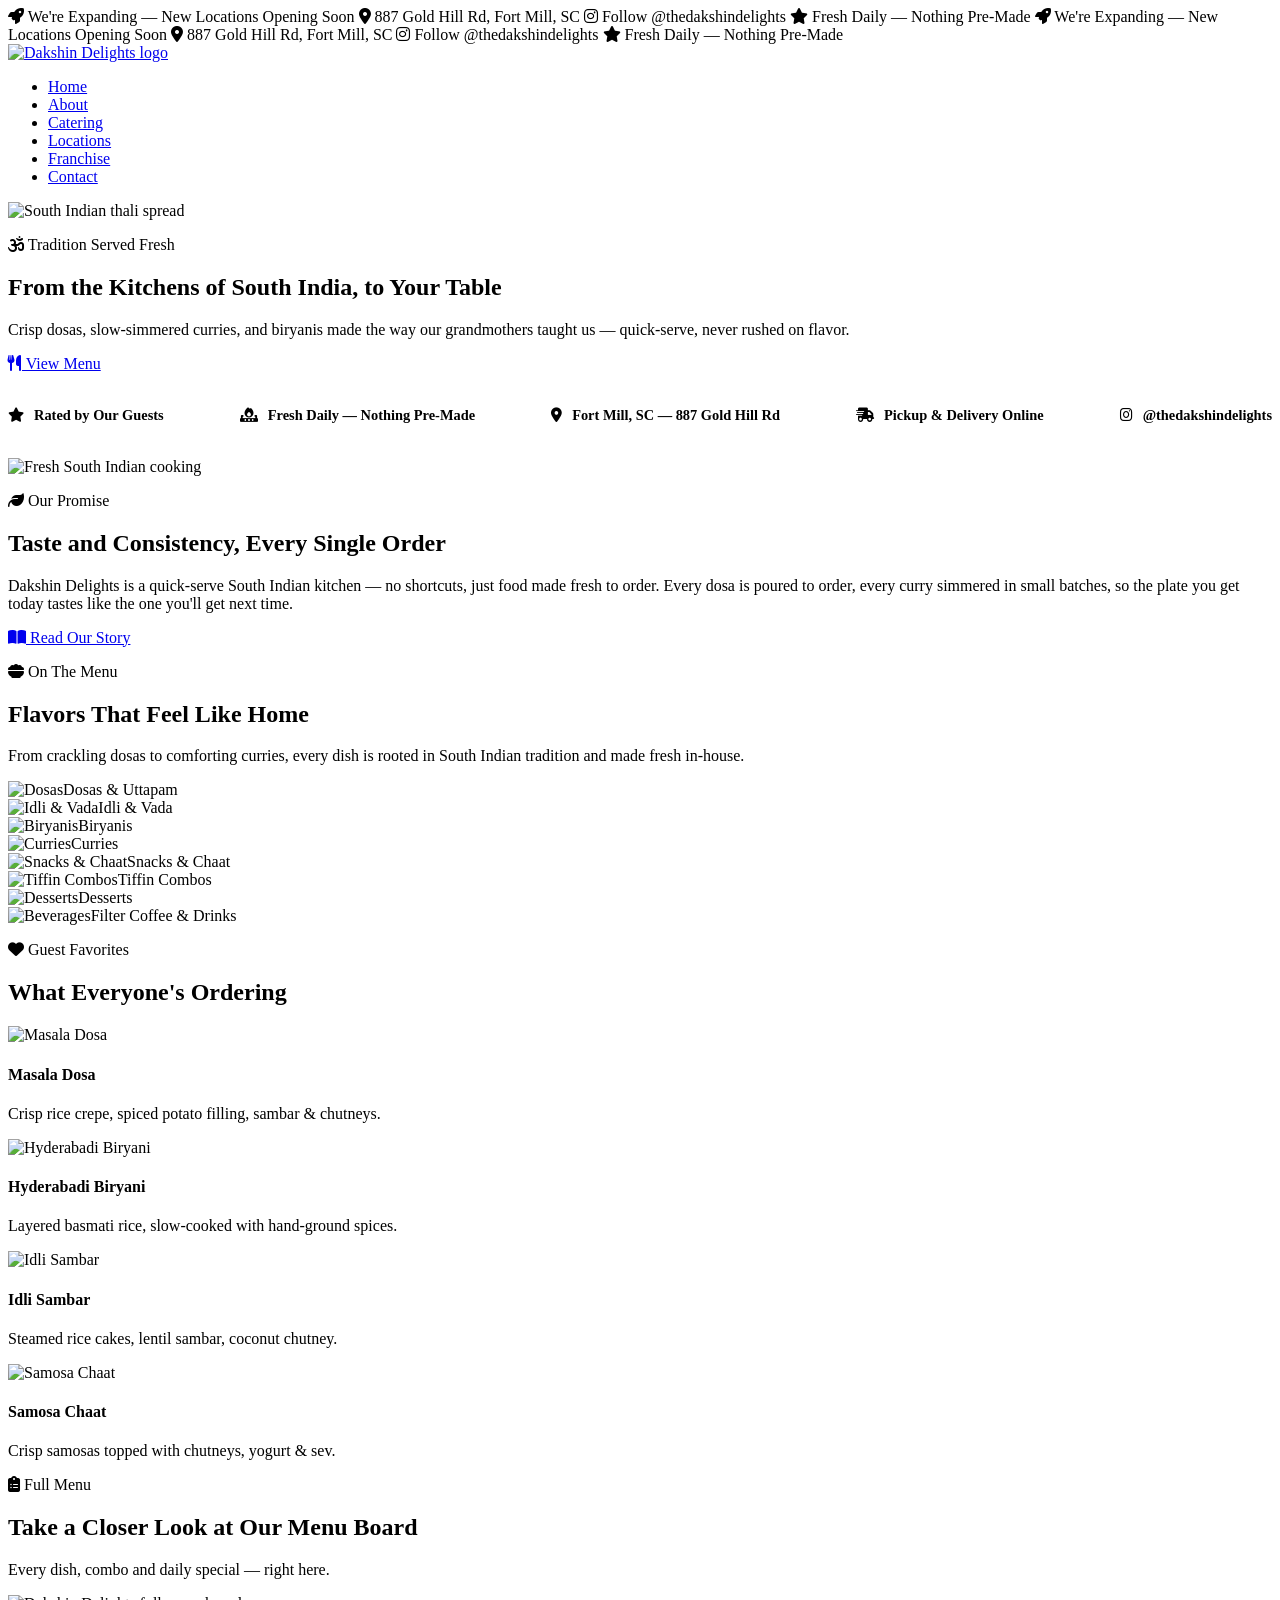
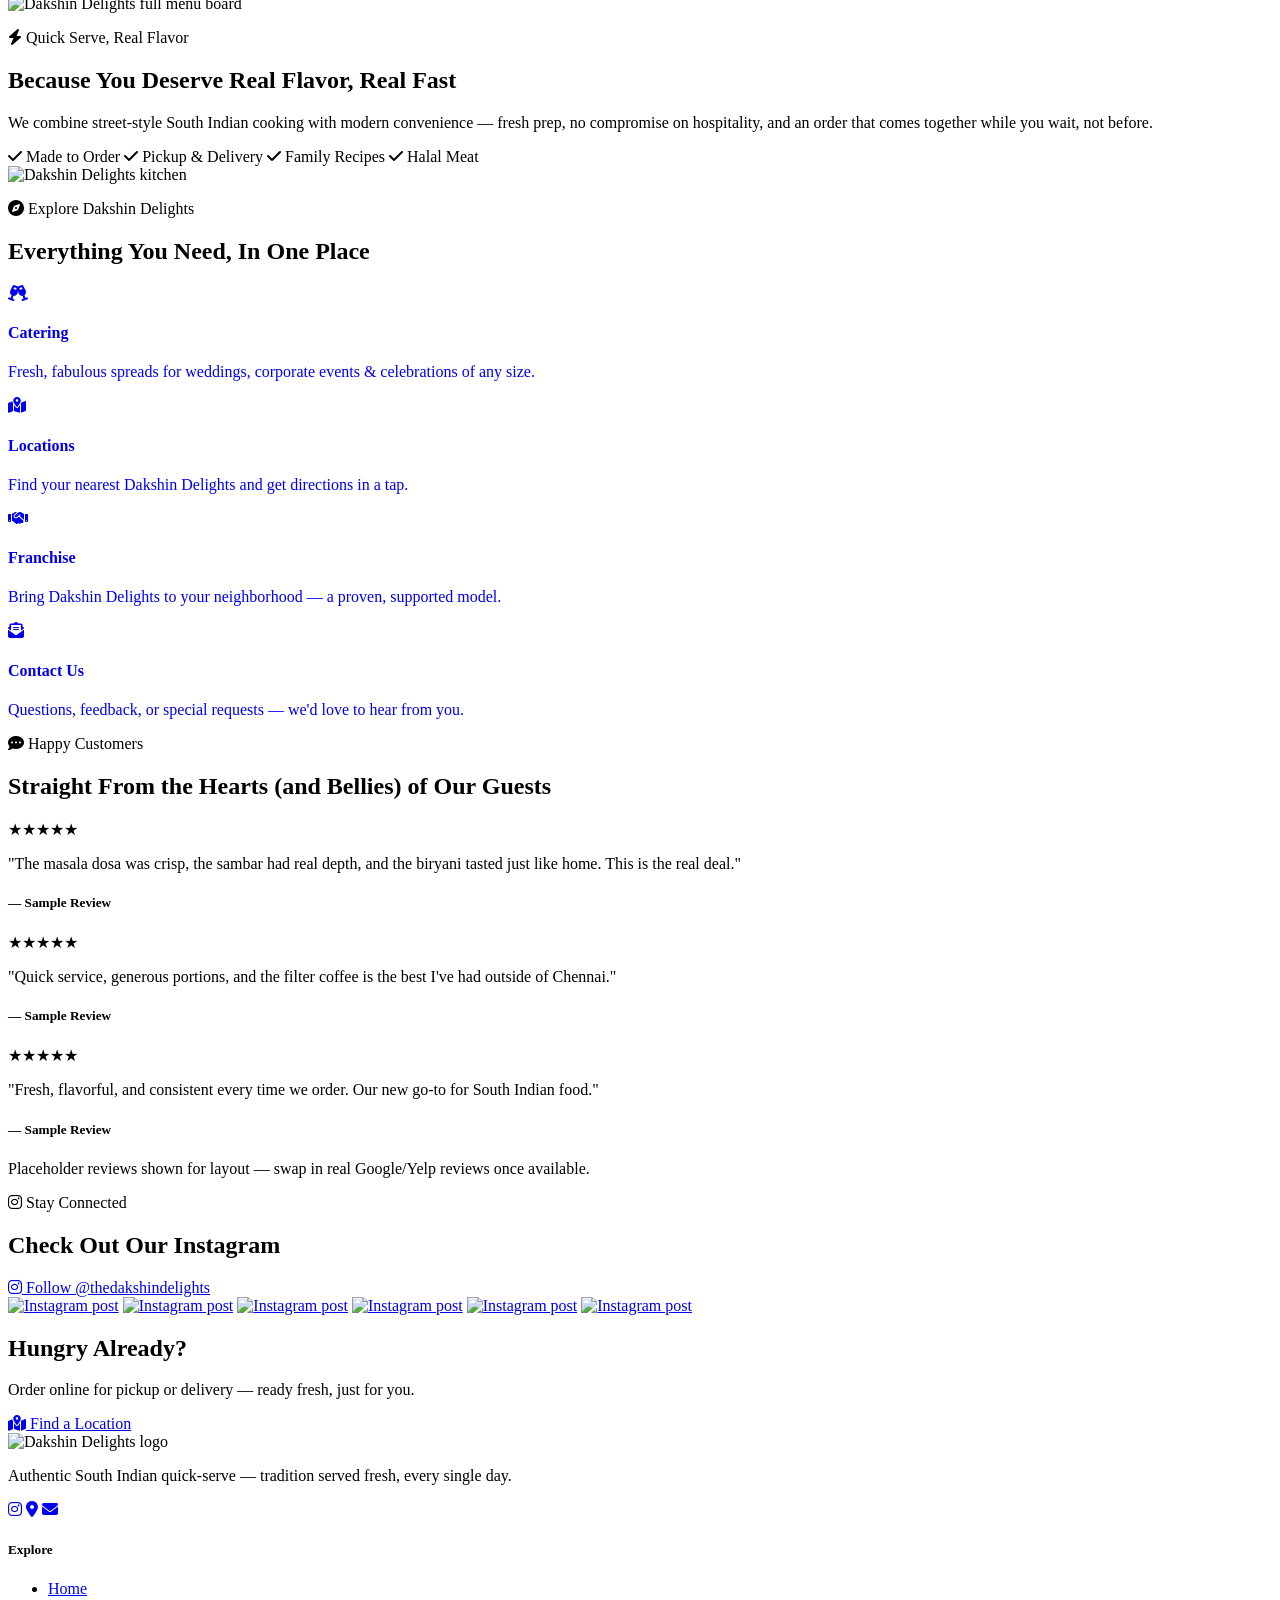
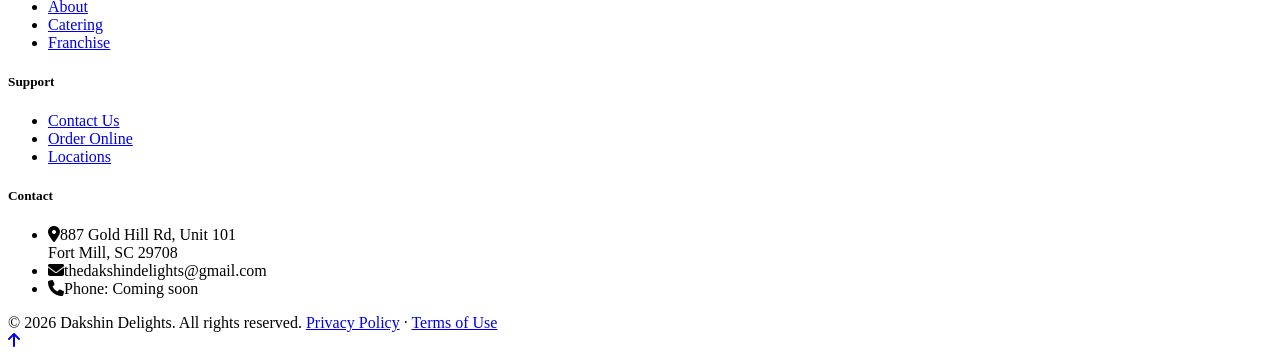
==== index.html @ 9b297593 "Add files via upload" ====
<!DOCTYPE html>
<html lang="en">
<head>
<meta charset="UTF-8">
<meta name="viewport" content="width=device-width, initial-scale=1.0">
<title>Dakshin Delights | Tradition Served Fresh</title>
<meta name="description" content="Dakshin Delights — authentic South Indian quick-serve restaurant. Fresh dosas, idlis, biryani &amp; curries. Order online for pickup or delivery.">
<link rel="icon" href="assets/images/logo.png" type="image/png">

<link rel="preconnect" href="https://fonts.googleapis.com">
<link rel="preconnect" href="https://fonts.gstatic.com" crossorigin>
<link href="https://fonts.googleapis.com/css2?family=Fraunces:opsz,wght@9..144,400;9..144,500;9..144,600;9..144,700&family=Poppins:wght@400;500;600;700;800&display=swap" rel="stylesheet">
<link rel="stylesheet" href="https://cdnjs.cloudflare.com/ajax/libs/font-awesome/6.5.1/css/all.min.css">
<link rel="stylesheet" href="assets/style.css">
</head>
<body>

<!-- ================= HEADER ================= -->
<header>
  <div class="topbar">
    <div class="topbar-track">
      <span><i class="fa-solid fa-rocket"></i> We're Expanding — New Locations Opening Soon</span>
      <span><i class="fa-solid fa-location-dot"></i> 887 Gold Hill Rd, Fort Mill, SC</span>
      <span><i class="fa-brands fa-instagram"></i> Follow @thedakshindelights</span>
      <span><i class="fa-solid fa-star"></i> Fresh Daily — Nothing Pre-Made</span>
      <span><i class="fa-solid fa-rocket"></i> We're Expanding — New Locations Opening Soon</span>
      <span><i class="fa-solid fa-location-dot"></i> 887 Gold Hill Rd, Fort Mill, SC</span>
      <span><i class="fa-brands fa-instagram"></i> Follow @thedakshindelights</span>
      <span><i class="fa-solid fa-star"></i> Fresh Daily — Nothing Pre-Made</span>
    </div>
  </div>
  <div class="nav-inner">
    <a href="index" class="brand">
      <img src="assets/images/logo.png" alt="Dakshin Delights logo">
    </a>
    <div class="nav-scrim"></div>
    <nav>
      <ul>
        <li><a href="index">Home</a></li>
        <li><a href="about">About</a></li>
        <li><a href="catering">Catering</a></li>
        <li><a href="locations">Locations</a></li>
        <li><a href="franchise">Franchise</a></li>
        <li><a href="contact">Contact</a></li>
      </ul>
    </nav>
    <!-- <div class="nav-actions">
      <a href="https://dakshindelights.hungerrush.com/" target="_blank" class="btn"><i class="fa-solid fa-bag-shopping"></i><span class="btn-text-full">Order Now</span></a>
      <button class="menu-toggle" aria-label="Open menu"><i class="fa-solid fa-bars"></i></button>
    </div> -->
  </div>
</header>

<!-- ================= HERO ================= -->
<section id="home" class="hero" style="padding:0;">
  <div class="hero-bg">
    <img src="https://picsum.photos/seed/dakshin-hero2/1600/900" alt="South Indian thali spread">
  </div>
  <div class="hero-content">
    <p class="eyebrow"><i class="fa-solid fa-om"></i> Tradition Served Fresh</p>
    <h1>From the Kitchens of South India, to Your Table</h1>
    <p>Crisp dosas, slow-simmered curries, and biryanis made the way our grandmothers taught us — quick-serve, never rushed on flavor.</p>
    <div class="hero-actions">
      <!-- <a href="https://dakshindelights.hungerrush.com/" target="_blank" class="btn"><i class="fa-solid fa-bag-shopping"></i> Order Now</a> -->
      <a href="#menu" class="btn outline light"><i class="fa-solid fa-utensils"></i> View Menu</a>
    </div>
  </div>
</section>

<!-- ================= HIGHLIGHT STRIP ================= -->
<section style="padding:34px 0;background:var(--forest-2);">
  <div class="wrap" style="display:flex;flex-wrap:wrap;gap:26px;justify-content:space-between;">
    <span style="color:var(--cream);font-size:.9rem;font-weight:600;display:flex;align-items:center;gap:10px;"><i class="fa-solid fa-star" style="color:var(--gold);"></i> Rated by Our Guests</span>
    <span style="color:var(--cream);font-size:.9rem;font-weight:600;display:flex;align-items:center;gap:10px;"><i class="fa-solid fa-fire-burner" style="color:var(--gold);"></i> Fresh Daily — Nothing Pre-Made</span>
    <span style="color:var(--cream);font-size:.9rem;font-weight:600;display:flex;align-items:center;gap:10px;"><i class="fa-solid fa-location-dot" style="color:var(--gold);"></i> Fort Mill, SC — 887 Gold Hill Rd</span>
    <span style="color:var(--cream);font-size:.9rem;font-weight:600;display:flex;align-items:center;gap:10px;"><i class="fa-solid fa-truck-fast" style="color:var(--gold);"></i> Pickup &amp; Delivery Online</span>
    <span style="color:var(--cream);font-size:.9rem;font-weight:600;display:flex;align-items:center;gap:10px;"><i class="fa-brands fa-instagram" style="color:var(--gold);"></i> @thedakshindelights</span>
  </div>
</section>

<!-- ================= PROMO / STORY TEASER ================= -->
<section class="promo">
  <div class="wrap promo-inner">
    <div class="promo-img">
      <img src="https://picsum.photos/seed/dakshin-story/800/620" alt="Fresh South Indian cooking">
    </div>
    <div class="promo-text">
      <p class="eyebrow"><i class="fa-solid fa-leaf"></i> Our Promise</p>
      <h2>Taste and Consistency, Every Single Order</h2>
      <p>Dakshin Delights is a quick-serve South Indian kitchen — no shortcuts, just food made fresh to order. Every dosa is poured to order, every curry simmered in small batches, so the plate you get today tastes like the one you'll get next time.</p>
      <a href="about" class="btn gold"><i class="fa-solid fa-book-open"></i> Read Our Story</a>
    </div>
  </div>
</section>

<!-- ================= MENU CATEGORIES ================= -->
<section id="menu">
  <div class="wrap">
    <div class="section-head">
      <p class="eyebrow"><i class="fa-solid fa-bowl-food"></i> On The Menu</p>
      <h2>Flavors That Feel Like Home</h2>
      <p>From crackling dosas to comforting curries, every dish is rooted in South Indian tradition and made fresh in-house.</p>
    </div>
    <div class="cat-grid">
      <div class="cat-card"><img src="https://picsum.photos/seed/cat-dosa/400/300" alt="Dosas"><span>Dosas &amp; Uttapam</span></div>
      <div class="cat-card"><img src="https://picsum.photos/seed/cat-idli/400/300" alt="Idli & Vada"><span>Idli &amp; Vada</span></div>
      <div class="cat-card"><img src="https://picsum.photos/seed/cat-biryani/400/300" alt="Biryanis"><span>Biryanis</span></div>
      <div class="cat-card"><img src="https://picsum.photos/seed/cat-curry/400/300" alt="Curries"><span>Curries</span></div>
      <div class="cat-card"><img src="https://picsum.photos/seed/cat-snacks/400/300" alt="Snacks & Chaat"><span>Snacks &amp; Chaat</span></div>
      <div class="cat-card"><img src="https://picsum.photos/seed/cat-tiffin/400/300" alt="Tiffin Combos"><span>Tiffin Combos</span></div>
      <div class="cat-card"><img src="https://picsum.photos/seed/cat-dessert/400/300" alt="Desserts"><span>Desserts</span></div>
      <div class="cat-card"><img src="https://picsum.photos/seed/cat-drinks/400/300" alt="Beverages"><span>Filter Coffee &amp; Drinks</span></div>
    </div>
  </div>
</section>

<!-- ================= FAVORITES ================= -->
<section style="background:var(--cream-2);">
  <div class="wrap">
    <div class="section-head">
      <p class="eyebrow"><i class="fa-solid fa-heart"></i> Guest Favorites</p>
      <h2>What Everyone's Ordering</h2>
    </div>
    <div class="fav-grid">
      <div class="fav-card">
        <img src="https://picsum.photos/seed/fav-dosa/400/300" alt="Masala Dosa">
        <div class="fav-body"><h4>Masala Dosa</h4><p>Crisp rice crepe, spiced potato filling, sambar &amp; chutneys.</p></div>
      </div>
      <div class="fav-card">
        <img src="https://picsum.photos/seed/fav-biryani/400/300" alt="Hyderabadi Biryani">
        <div class="fav-body"><h4>Hyderabadi Biryani</h4><p>Layered basmati rice, slow-cooked with hand-ground spices.</p></div>
      </div>
      <div class="fav-card">
        <img src="https://picsum.photos/seed/fav-idli/400/300" alt="Idli Sambar">
        <div class="fav-body"><h4>Idli Sambar</h4><p>Steamed rice cakes, lentil sambar, coconut chutney.</p></div>
      </div>
      <div class="fav-card">
        <img src="https://picsum.photos/seed/fav-samosa/400/300" alt="Samosa Chaat">
        <div class="fav-body"><h4>Samosa Chaat</h4><p>Crisp samosas topped with chutneys, yogurt &amp; sev.</p></div>
      </div>
    </div>
  </div>
</section>

<!-- ================= MENU BOARD SHOWCASE ================= -->
<section>
  <div class="wrap">
    <div class="section-head">
      <p class="eyebrow"><i class="fa-solid fa-clipboard-list"></i> Full Menu</p>
      <h2>Take a Closer Look at Our Menu Board</h2>
      <p>Every dish, combo and daily special — right here.</p>
    </div>
    <div class="board-frame">
      <img src="assets/images/menu-board.png" alt="Dakshin Delights full menu board">
    </div>
  </div>
</section>

<!-- ================= FEATURE / QUICK SERVE ================= -->
<section class="feature">
  <div class="wrap feature-inner">
    <div>
      <p class="eyebrow"><i class="fa-solid fa-bolt"></i> Quick Serve, Real Flavor</p>
      <h2>Because You Deserve Real Flavor, Real Fast</h2>
      <p>We combine street-style South Indian cooking with modern convenience — fresh prep, no compromise on hospitality, and an order that comes together while you wait, not before.</p>
      <div class="pill-list">
        <span class="pill"><i class="fa-solid fa-check"></i> Made to Order</span>
        <span class="pill"><i class="fa-solid fa-check"></i> Pickup &amp; Delivery</span>
        <span class="pill"><i class="fa-solid fa-check"></i> Family Recipes</span>
        <span class="pill"><i class="fa-solid fa-check"></i> Halal Meat</span>
      </div>
      <!-- <a href="https://dakshindelights.hungerrush.com/" target="_blank" class="btn gold"><i class="fa-solid fa-bag-shopping"></i> Order Now</a> -->
    </div>
    <div class="feature-img">
      <img src="https://picsum.photos/seed/dakshin-kitchen2/700/560" alt="Dakshin Delights kitchen">
    </div>
  </div>
</section>

<!-- ================= EXPLORE MORE (Catering / Locations / Franchise / Contact) ================= -->
<section>
  <div class="wrap">
    <div class="section-head">
      <p class="eyebrow"><i class="fa-solid fa-compass"></i> Explore Dakshin Delights</p>
      <h2>Everything You Need, In One Place</h2>
    </div>
    <div class="icon-grid">
      <a href="catering" style="text-decoration:none;">
        <div class="icon-card">
          <div class="ic"><i class="fa-solid fa-champagne-glasses"></i></div>
          <h4>Catering</h4>
          <p>Fresh, fabulous spreads for weddings, corporate events &amp; celebrations of any size.</p>
        </div>
      </a>
      <a href="locations" style="text-decoration:none;">
        <div class="icon-card">
          <div class="ic"><i class="fa-solid fa-map-location-dot"></i></div>
          <h4>Locations</h4>
          <p>Find your nearest Dakshin Delights and get directions in a tap.</p>
        </div>
      </a>
      <a href="franchise" style="text-decoration:none;">
        <div class="icon-card">
          <div class="ic"><i class="fa-solid fa-handshake"></i></div>
          <h4>Franchise</h4>
          <p>Bring Dakshin Delights to your neighborhood — a proven, supported model.</p>
        </div>
      </a>
      <a href="contact" style="text-decoration:none;">
        <div class="icon-card">
          <div class="ic"><i class="fa-solid fa-envelope-open-text"></i></div>
          <h4>Contact Us</h4>
          <p>Questions, feedback, or special requests — we'd love to hear from you.</p>
        </div>
      </a>
    </div>
  </div>
</section>

<!-- ================= TESTIMONIALS ================= -->
<section class="testimonials">
  <div class="wrap">
    <div class="section-head">
      <p class="eyebrow"><i class="fa-solid fa-comment-dots"></i> Happy Customers</p>
      <h2>Straight From the Hearts (and Bellies) of Our Guests</h2>
    </div>
    <div class="quote-grid">
      <div class="quote-card">
        <div class="stars">★★★★★</div>
        <p>"The masala dosa was crisp, the sambar had real depth, and the biryani tasted just like home. This is the real deal."</p>
        <h5>— Sample Review</h5>
      </div>
      <div class="quote-card">
        <div class="stars">★★★★★</div>
        <p>"Quick service, generous portions, and the filter coffee is the best I've had outside of Chennai."</p>
        <h5>— Sample Review</h5>
      </div>
      <div class="quote-card">
        <div class="stars">★★★★★</div>
        <p>"Fresh, flavorful, and consistent every time we order. Our new go-to for South Indian food."</p>
        <h5>— Sample Review</h5>
      </div>
    </div>
    <p class="quote-note">Placeholder reviews shown for layout — swap in real Google/Yelp reviews once available.</p>
  </div>
</section>

<!-- ================= INSTAGRAM ================= -->
<section>
  <div class="wrap">
    <div class="insta-head">
      <div>
        <p class="eyebrow"><i class="fa-brands fa-instagram"></i> Stay Connected</p>
        <h2>Check Out Our Instagram</h2>
      </div>
      <a href="https://www.instagram.com/thedakshindelights?igsh=dWNnY2JqZXljYXFj&utm_source=qr" target="_blank" class="btn outline"><i class="fa-brands fa-instagram"></i> Follow @thedakshindelights</a>
    </div>
    <div class="insta-grid">
      <a href="https://www.instagram.com/thedakshindelights?igsh=dWNnY2JqZXljYXFj&utm_source=qr" target="_blank"><img src="https://picsum.photos/seed/ig1/300/300" alt="Instagram post"></a>
      <a href="https://www.instagram.com/thedakshindelights?igsh=dWNnY2JqZXljYXFj&utm_source=qr" target="_blank"><img src="https://picsum.photos/seed/ig2/300/300" alt="Instagram post"></a>
      <a href="https://www.instagram.com/thedakshindelights?igsh=dWNnY2JqZXljYXFj&utm_source=qr" target="_blank"><img src="https://picsum.photos/seed/ig3/300/300" alt="Instagram post"></a>
      <a href="https://www.instagram.com/thedakshindelights?igsh=dWNnY2JqZXljYXFj&utm_source=qr" target="_blank"><img src="https://picsum.photos/seed/ig4/300/300" alt="Instagram post"></a>
      <a href="https://www.instagram.com/thedakshindelights?igsh=dWNnY2JqZXljYXFj&utm_source=qr" target="_blank"><img src="https://picsum.photos/seed/ig5/300/300" alt="Instagram post"></a>
      <a href="https://www.instagram.com/thedakshindelights?igsh=dWNnY2JqZXljYXFj&utm_source=qr" target="_blank"><img src="https://picsum.photos/seed/ig6/300/300" alt="Instagram post"></a>
    </div>
  </div>
</section>

<!-- ================= CTA BAND ================= -->
<section>
  <div class="wrap">
    <div class="cta-band">
      <div>
        <h2>Hungry Already?</h2>
        <p>Order online for pickup or delivery — ready fresh, just for you.</p>
      </div>
      <div class="cta-band-actions">
        <!-- <a href="https://dakshindelights.hungerrush.com/" target="_blank" class="btn gold"><i class="fa-solid fa-bag-shopping"></i> Order Now</a> -->
        <a href="locations" class="btn outline light"><i class="fa-solid fa-map-location-dot"></i> Find a Location</a>
      </div>
    </div>
  </div>
</section>

<!-- ================= FOOTER ================= -->
<footer>
  <div class="wrap">
    <div class="footer-grid">
      <div class="footer-brand">
        <img src="assets/images/logo.png" alt="Dakshin Delights logo">
        <p>Authentic South Indian quick-serve — tradition served fresh, every single day.</p>
        <div class="social-row">
          <a href="https://www.instagram.com/thedakshindelights?igsh=dWNnY2JqZXljYXFj&utm_source=qr" target="_blank" aria-label="Instagram"><i class="fa-brands fa-instagram"></i></a>
          <a href="https://maps.app.goo.gl/mgMfcNtgJZigcK3w5?g_st=ic" target="_blank" aria-label="Get Directions"><i class="fa-solid fa-location-dot"></i></a>
          <a href="mailto:thedakshindelights@gmail.com" aria-label="Email"><i class="fa-solid fa-envelope"></i></a>
        </div>
      </div>
      <div>
        <h5>Explore</h5>
        <ul>
          <li><a href="index">Home</a></li>
          <li><a href="about">About</a></li>
          <li><a href="catering">Catering</a></li>
          <li><a href="franchise">Franchise</a></li>
        </ul>
      </div>
      <div>
        <h5>Support</h5>
        <ul>
          <li><a href="contact">Contact Us</a></li>
          <li><a href="https://dakshindelights.hungerrush.com/" target="_blank">Order Online</a></li>
          <li><a href="locations">Locations</a></li>
        </ul>
      </div>
      <div>
        <h5>Contact</h5>
        <ul>
          <li><i class="fa-solid fa-location-dot"></i>887 Gold Hill Rd, Unit 101<br>Fort Mill, SC 29708</li>
          <li><i class="fa-solid fa-envelope"></i>thedakshindelights@gmail.com</li>
          <li><i class="fa-solid fa-phone"></i>Phone: Coming soon</li>
        </ul>
      </div>
    </div>
    <div class="footer-bottom">
      <span>© 2026 Dakshin Delights. All rights reserved.</span>
      <span><a href="#">Privacy Policy</a> · <a href="#">Terms of Use</a></span>
    </div>
  </div>
</footer>

<a href="#" class="to-top" aria-label="Back to top"><i class="fa-solid fa-arrow-up"></i></a>
<script src="assets/main.js"></script>
</body>
</html>
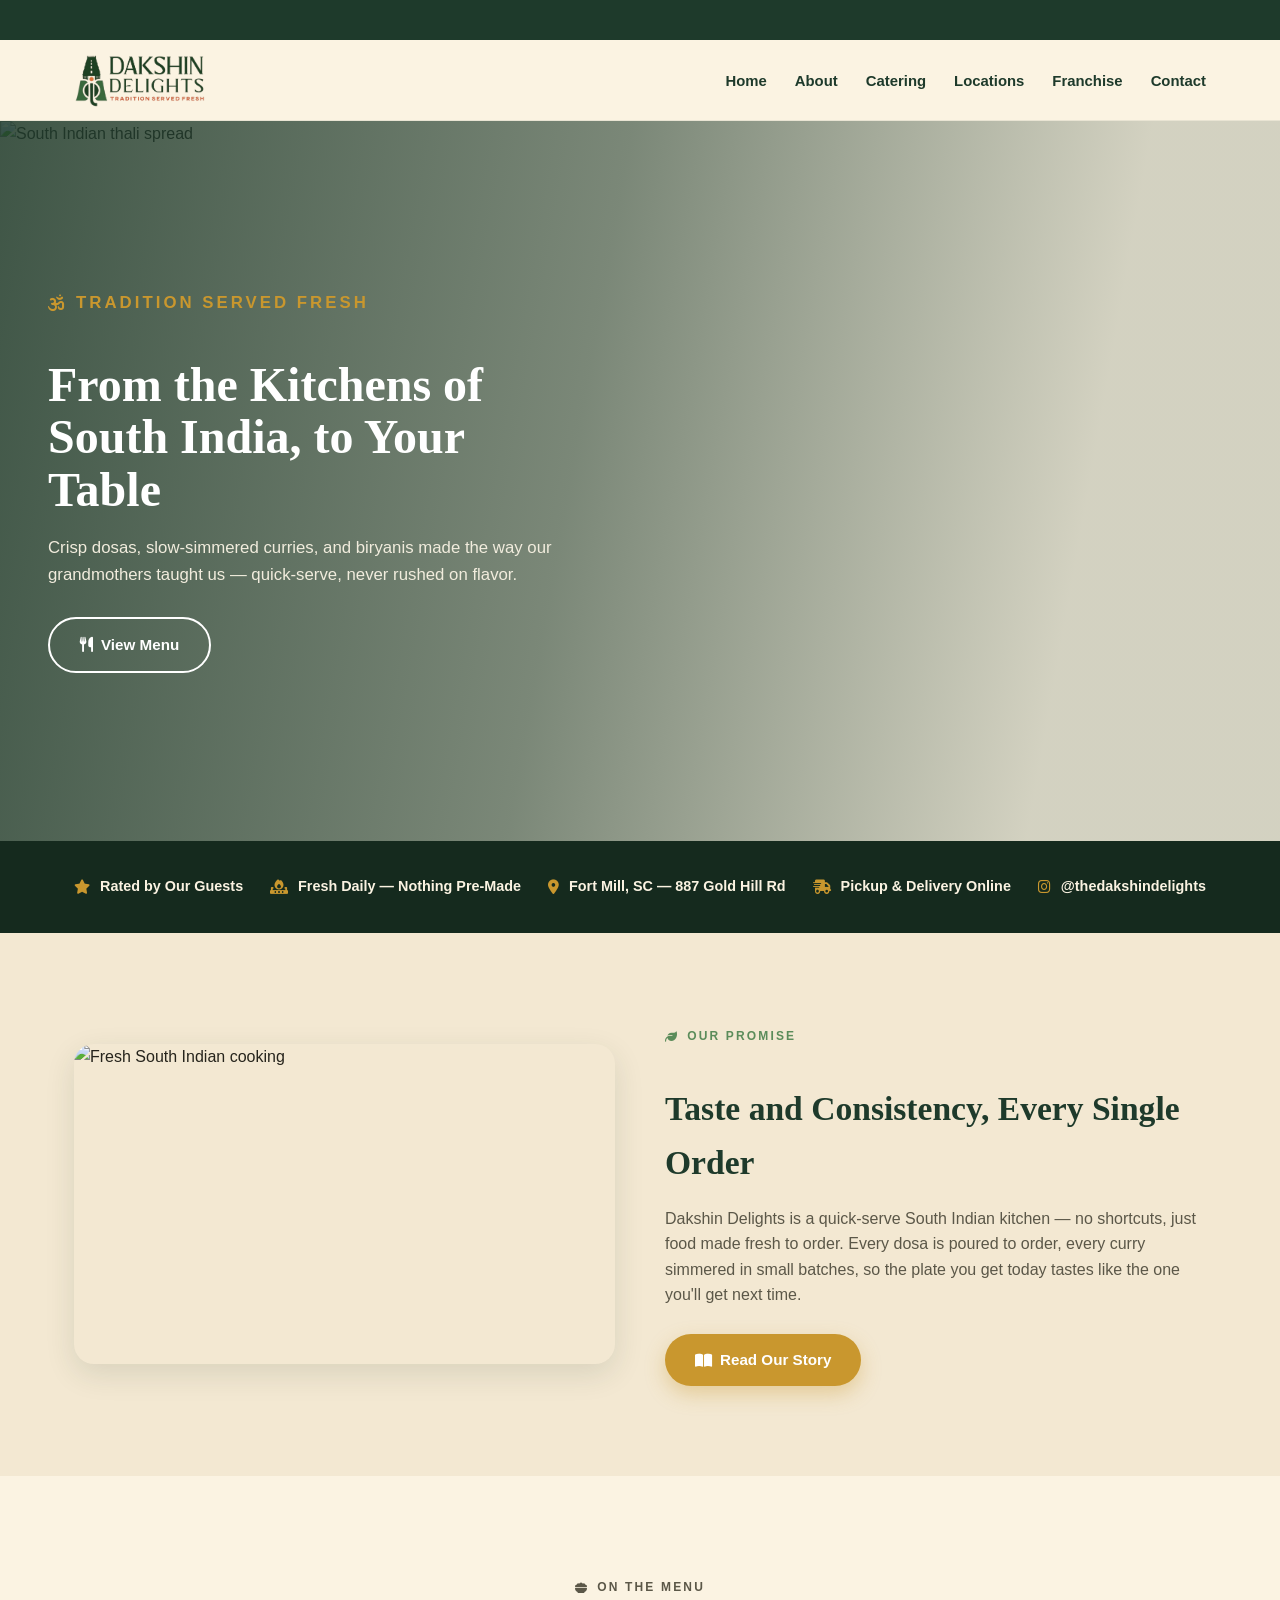
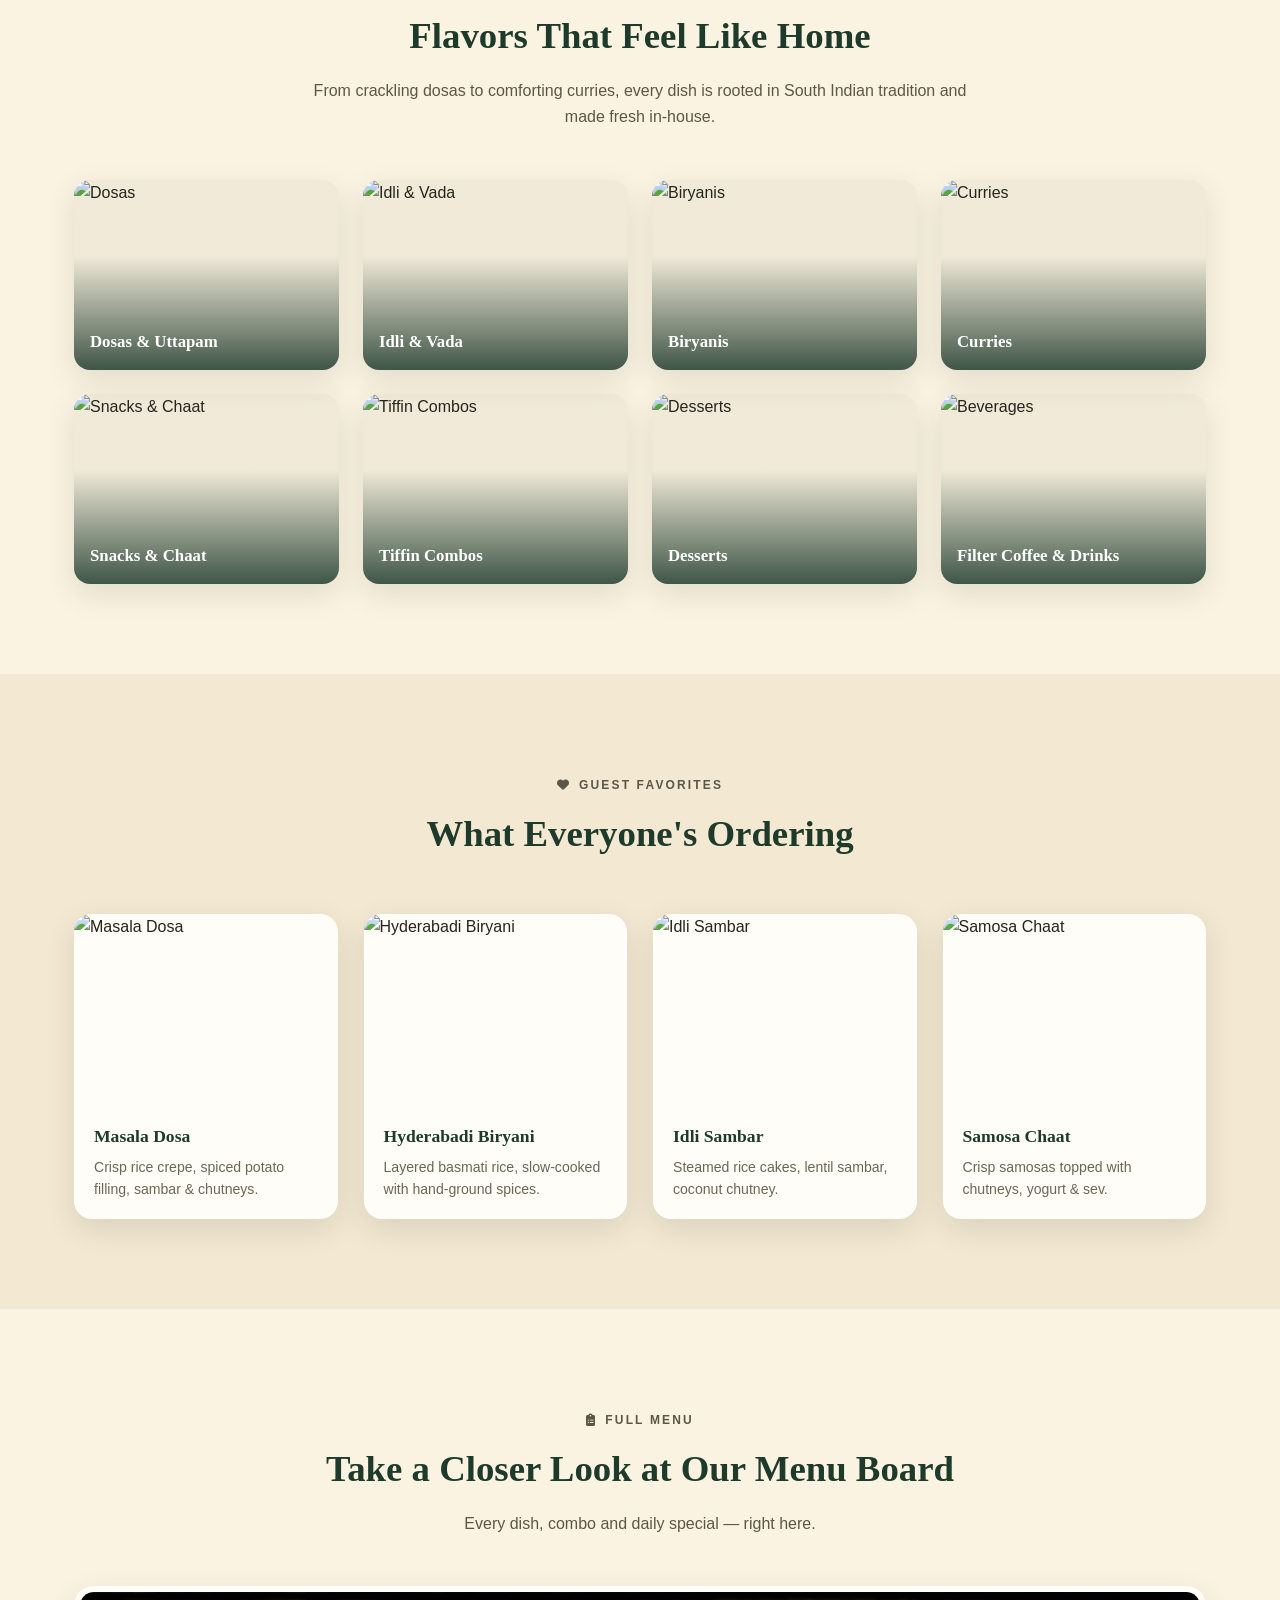
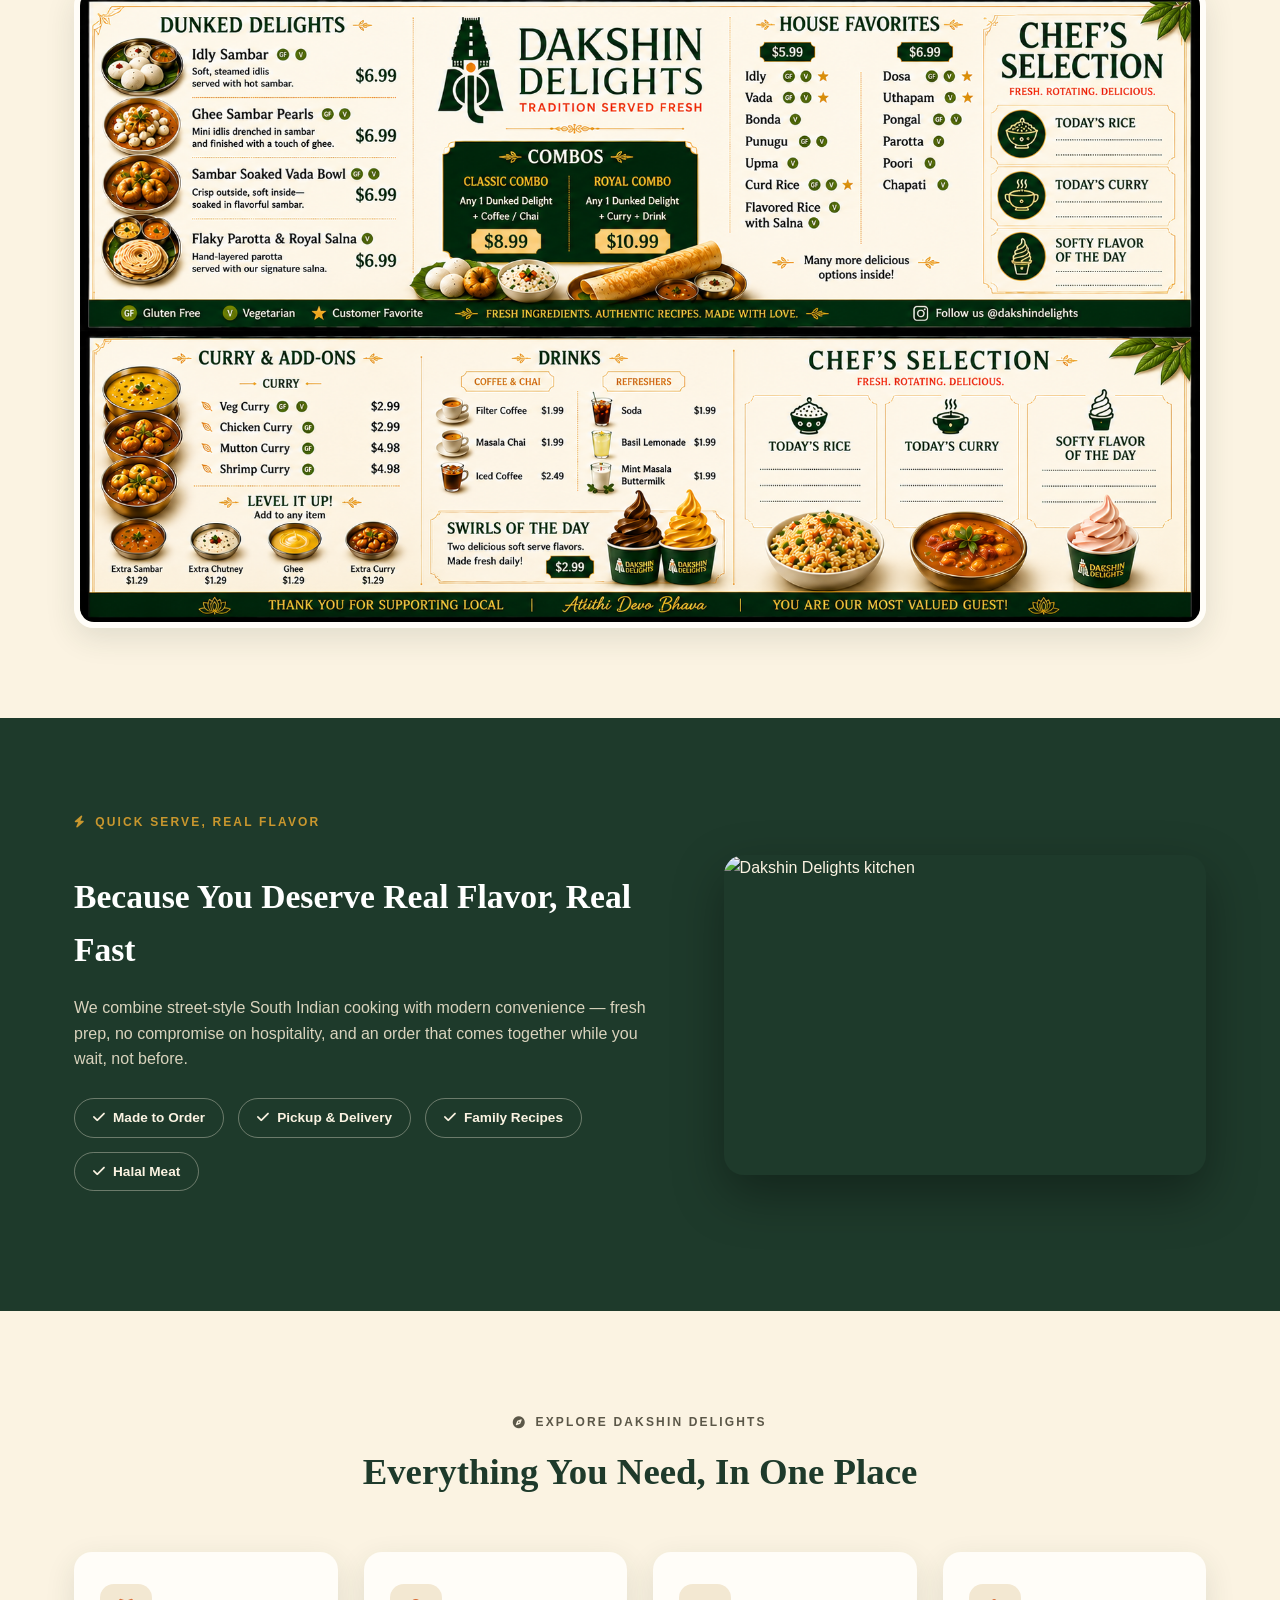
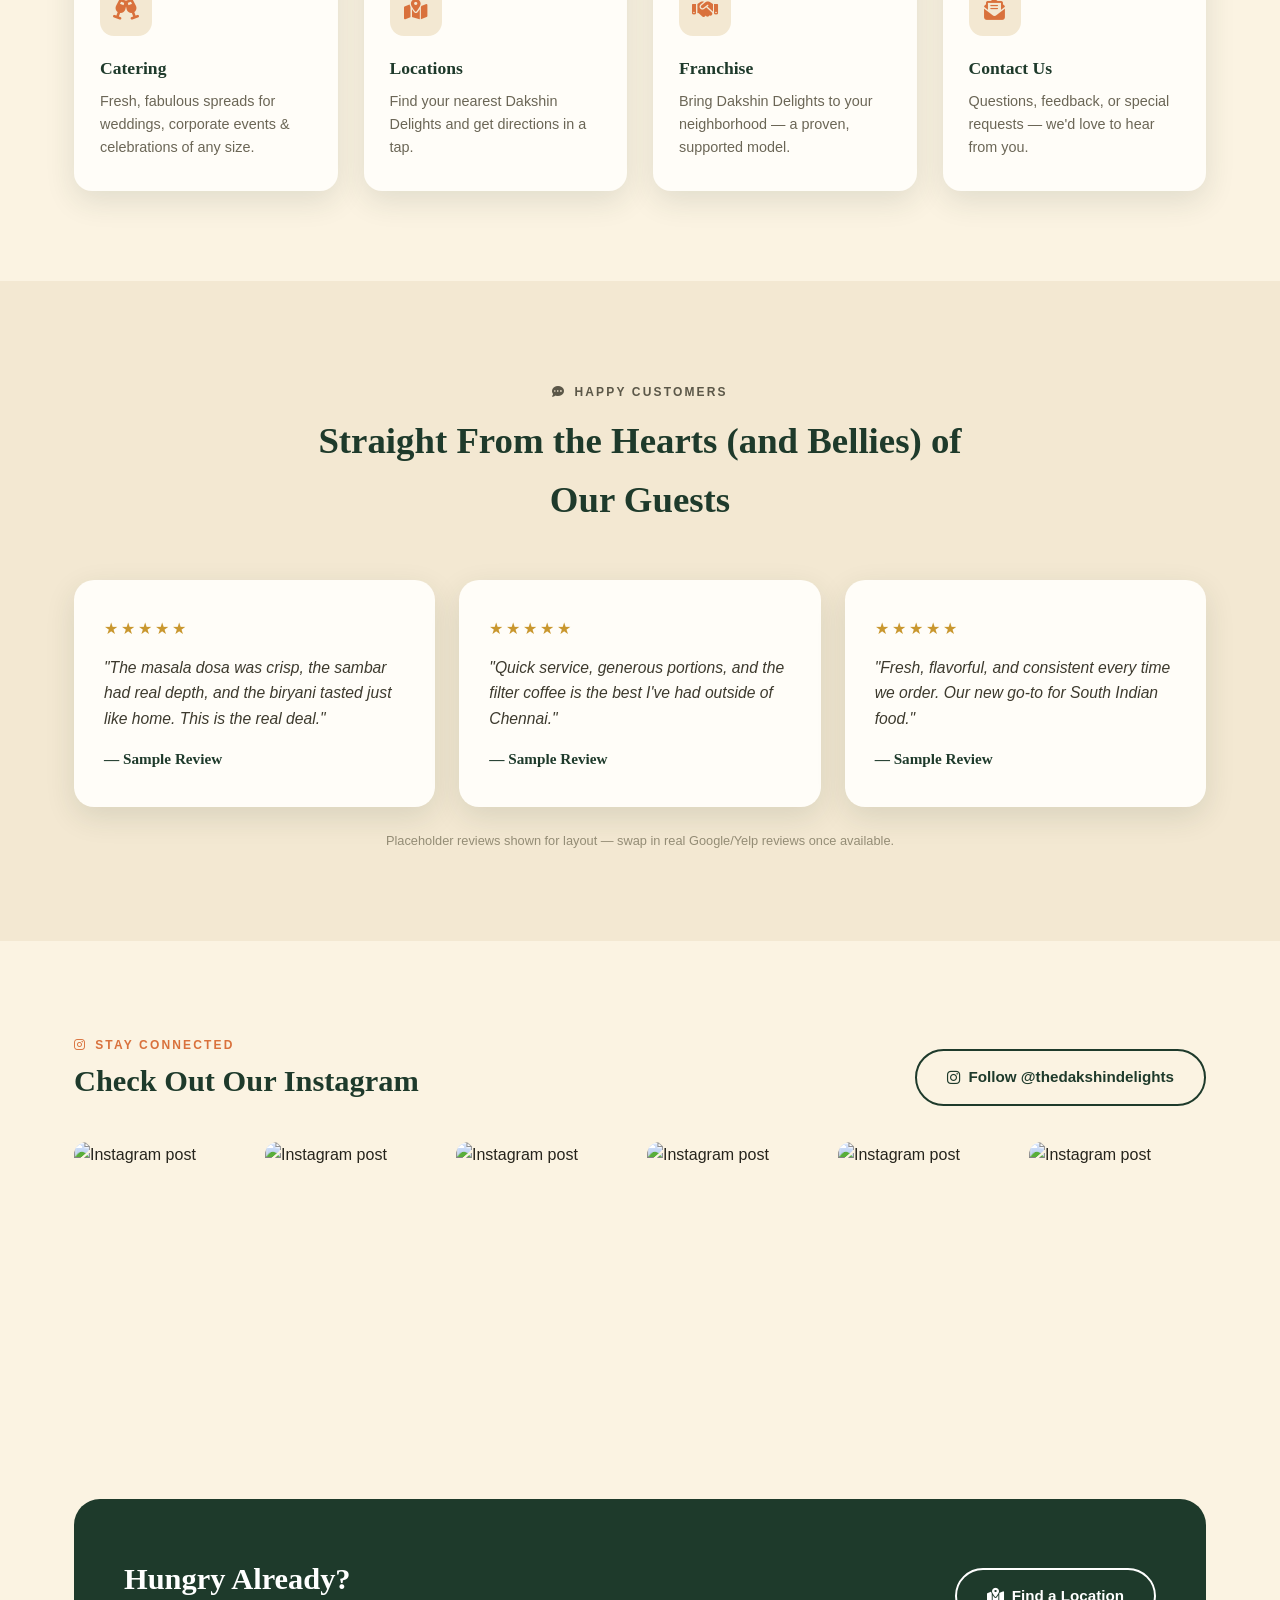
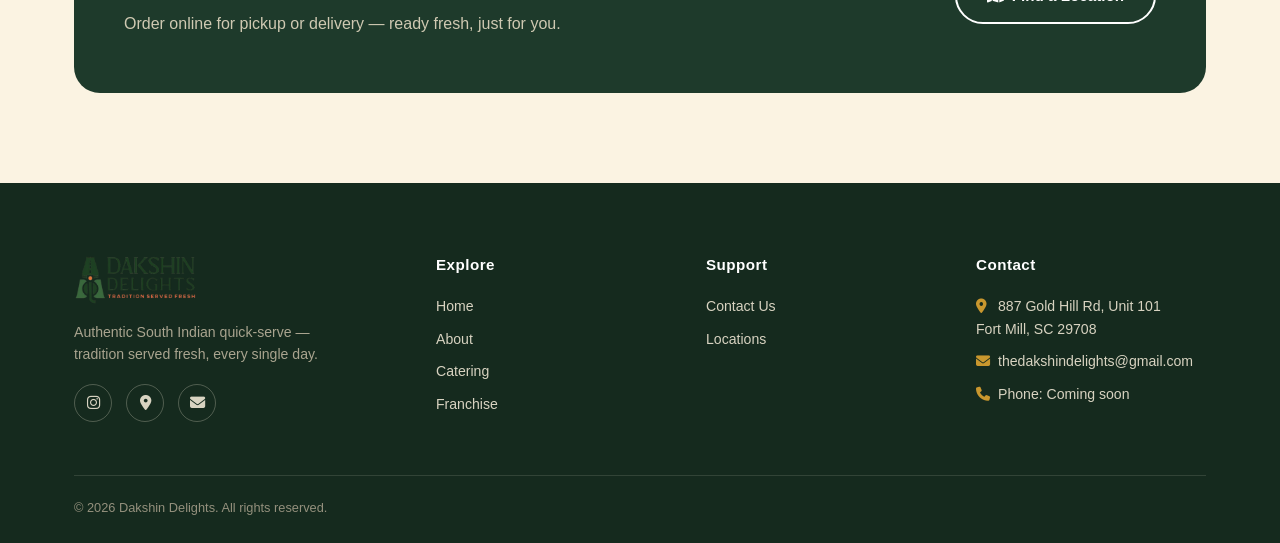
==== commit 546283ff: "Update index.html" ====
--- a/index.html
+++ b/index.html
@@ -308,7 +308,7 @@
         <h5>Support</h5>
         <ul>
           <li><a href="contact">Contact Us</a></li>
-          <li><a href="https://dakshindelights.hungerrush.com/" target="_blank">Order Online</a></li>
+          
           <li><a href="locations">Locations</a></li>
         </ul>
       </div>
@@ -323,7 +323,7 @@
     </div>
     <div class="footer-bottom">
       <span>© 2026 Dakshin Delights. All rights reserved.</span>
-      <span><a href="#">Privacy Policy</a> · <a href="#">Terms of Use</a></span>
+      
     </div>
   </div>
 </footer>
--- a/assets/style.css
+++ b/assets/style.css
@@ -0,0 +1,408 @@
+/* =========================================================
+   DAKSHIN DELIGHTS — SHARED STYLESHEET
+   Tradition Served Fresh
+========================================================= */
+:root{
+  --forest:#1E3A2B;
+  --forest-2:#152A1E;
+  --sage:#5B8C5A;
+  --terracotta:#D9713C;
+  --gold:#C9972E;
+  --cream:#FBF3E2;
+  --cream-2:#F3E8D2;
+  --ink:#26241C;
+  --paper:#FFFDF8;
+  --shadow: 0 10px 30px rgba(30,58,43,.12);
+}
+*{box-sizing:border-box;margin:0;padding:0;}
+html{scroll-behavior:smooth;}
+body{
+  font-family:'Poppins',sans-serif;
+  background:var(--cream);
+  color:var(--ink);
+  line-height:1.6;
+  overflow-x:hidden;
+}
+h1,h2,h3,h4{font-family:'Fraunces',serif;color:var(--forest);}
+a{text-decoration:none;color:inherit;}
+img{max-width:100%;display:block;}
+ul{list-style:none;}
+.wrap{max-width:1180px;margin:0 auto;padding:0 24px;}
+.eyebrow{
+  text-transform:uppercase;letter-spacing:.18em;font-size:.75rem;
+  font-weight:700;color:var(--terracotta);display:inline-flex;align-items:center;gap:8px;
+}
+.btn{
+  display:inline-flex;align-items:center;gap:8px;
+  background:var(--terracotta);color:#fff;font-weight:600;
+  padding:14px 30px;border-radius:40px;border:none;cursor:pointer;
+  font-family:'Poppins',sans-serif;font-size:.95rem;
+  transition:transform .2s ease, box-shadow .2s ease, background .2s ease;
+  box-shadow:0 8px 20px rgba(217,113,60,.35);
+}
+.btn:hover{transform:translateY(-2px);background:#c5622c;}
+.btn.outline{
+  background:transparent;border:2px solid var(--forest);color:var(--forest);
+  box-shadow:none;
+}
+.btn.outline:hover{background:var(--forest);color:#fff;}
+.btn.outline.light{border-color:#fff;color:#fff;}
+.btn.outline.light:hover{background:#fff;color:var(--forest);}
+.btn.gold{background:var(--gold);box-shadow:0 8px 20px rgba(201,151,46,.35);}
+.btn.gold:hover{background:#b3841f;}
+.btn.block{width:100%;justify-content:center;}
+section{padding:90px 0;}
+.section-head{text-align:center;max-width:660px;margin:0 auto 50px;}
+.section-head h2{font-size:2.3rem;font-weight:600;margin-top:8px;}
+.section-head p{color:#5b5748;margin-top:12px;}
+
+/* ---------- HEADER ---------- */
+header{
+  position:sticky;top:0;z-index:200;
+  background:rgba(251,243,226,.96);backdrop-filter:blur(8px);
+  border-bottom:1px solid rgba(30,58,43,.08);
+}
+.topbar{
+  background:var(--forest);color:var(--cream);font-size:.8rem;font-weight:600;
+  letter-spacing:.03em;overflow:hidden;white-space:nowrap;position:relative;
+}
+.topbar .topbar-track{display:inline-flex;padding-left:100%;animation:marquee 46s linear infinite;}
+.topbar span{padding:10px 30px;display:inline-flex;align-items:center;gap:8px;}
+.topbar i{color:var(--gold);}
+@keyframes marquee{
+  0%{transform:translateX(0);}
+  100%{transform:translateX(-100%);}
+}
+.nav-inner{
+  display:flex;align-items:center;justify-content:space-between;
+  padding:12px 24px;max-width:1180px;margin:0 auto;gap:20px;
+}
+.brand{display:flex;align-items:center;gap:12px;flex-shrink:0;}
+.brand img{height:56px;width:auto;}
+nav ul{display:flex;gap:28px;flex-wrap:wrap;}
+nav ul li a{font-weight:600;font-size:.93rem;color:var(--forest);position:relative;padding:6px 0;}
+nav ul li a::after{
+  content:'';position:absolute;left:0;bottom:0;width:0;height:2px;
+  background:var(--terracotta);transition:width .25s ease;
+}
+nav ul li a:hover::after, nav ul li a.active::after{width:100%;}
+nav ul li a.active{color:var(--terracotta);}
+.nav-actions{display:flex;align-items:center;gap:14px;flex-shrink:0;}
+.menu-toggle{display:none;background:none;border:none;font-size:1.5rem;color:var(--forest);cursor:pointer;}
+
+@media (max-width:960px){
+  nav{
+    position:fixed;top:0;right:0;height:100vh;width:min(320px,80vw);
+    background:var(--paper);box-shadow:-10px 0 30px rgba(0,0,0,.15);
+    transform:translateX(100%);transition:transform .3s ease;
+    padding:100px 32px 40px;z-index:150;
+  }
+  nav.open{transform:translateX(0);}
+  nav ul{flex-direction:column;gap:22px;}
+  nav ul li a{font-size:1.05rem;}
+  .menu-toggle{display:block;}
+  .nav-actions .btn{padding:11px 20px;font-size:.85rem;}
+}
+.nav-scrim{
+  display:none;position:fixed;inset:0;background:rgba(20,25,15,.4);z-index:140;
+}
+.nav-scrim.open{display:block;}
+
+/* ---------- PAGE HERO (inner pages) ---------- */
+.page-hero{
+  position:relative;min-height:52vh;display:flex;align-items:center;overflow:hidden;
+}
+.page-hero .hero-bg{position:absolute;inset:0;z-index:0;}
+.page-hero .hero-bg img{width:100%;height:100%;object-fit:cover;}
+.page-hero .hero-bg::after{
+  content:'';position:absolute;inset:0;
+  background:linear-gradient(100deg, rgba(30,58,43,.88) 0%, rgba(30,58,43,.62) 45%, rgba(30,58,43,.25) 85%);
+}
+.page-hero-content{position:relative;z-index:1;max-width:640px;padding:60px 24px;color:#fff;margin:0 24px;}
+.page-hero-content .eyebrow{color:var(--gold);}
+.page-hero-content h1{color:#fff;font-size:2.7rem;font-weight:600;margin:14px 0 16px;line-height:1.15;}
+.page-hero-content p{color:#f1ecdd;margin-bottom:26px;font-size:1.02rem;max-width:520px;}
+.page-hero-actions{display:flex;gap:14px;flex-wrap:wrap;}
+
+/* ---------- HOME HERO (full) ---------- */
+.hero{position:relative;min-height:80vh;display:flex;align-items:center;overflow:hidden;}
+.hero-bg{position:absolute;inset:0;z-index:0;}
+.hero-bg img{width:100%;height:100%;object-fit:cover;}
+.hero-bg::after{
+  content:'';position:absolute;inset:0;
+  background:linear-gradient(100deg, rgba(30,58,43,.85) 0%, rgba(30,58,43,.58) 45%, rgba(30,58,43,.18) 82%);
+}
+.hero-content{position:relative;z-index:1;max-width:580px;padding:60px 24px;color:#fff;margin:0 24px;}
+.hero-content .eyebrow{color:var(--gold);}
+.hero-content h1{color:#fff;font-size:3rem;font-weight:600;margin:14px 0 18px;line-height:1.1;}
+.hero-content p{color:#f1ecdd;margin-bottom:28px;font-size:1.05rem;}
+.hero-actions{display:flex;gap:16px;flex-wrap:wrap;}
+@media (max-width:600px){
+  .hero-content h1, .page-hero-content h1{font-size:1.9rem;}
+  .hero, .page-hero{min-height:70vh;}
+}
+
+/* ---------- PROMO / SPLIT SECTIONS ---------- */
+.promo{background:var(--cream-2);}
+.promo-inner, .split-inner{
+  display:grid;grid-template-columns:1fr 1fr;gap:50px;align-items:center;
+}
+.split-inner.reverse{direction:rtl;}
+.split-inner.reverse > *{direction:ltr;}
+.promo-img, .split-img{border-radius:20px;overflow:hidden;box-shadow:var(--shadow);}
+.promo-img img, .split-img img{height:100%;width:100%;object-fit:cover;min-height:320px;}
+.promo-text .eyebrow, .split-text .eyebrow{color:var(--sage);}
+.promo-text h2, .split-text h2{font-size:2.1rem;margin:10px 0 16px;}
+.promo-text p, .split-text p{color:#5b5748;margin-bottom:26px;}
+
+/* ---------- ICON FEATURE GRID ---------- */
+.icon-grid{display:grid;grid-template-columns:repeat(4,1fr);gap:26px;}
+.icon-card{
+  background:var(--paper);border-radius:18px;padding:32px 26px;box-shadow:var(--shadow);
+  text-align:left;
+}
+.icon-card .ic{
+  width:52px;height:52px;border-radius:14px;background:var(--cream-2);color:var(--terracotta);
+  display:flex;align-items:center;justify-content:center;font-size:1.3rem;margin-bottom:18px;
+}
+.icon-card h4{font-size:1.1rem;margin-bottom:8px;}
+.icon-card p{font-size:.9rem;color:#6b6656;}
+
+/* ---------- MENU CATEGORY GRID ---------- */
+.cat-grid{display:grid;grid-template-columns:repeat(4,1fr);gap:24px;}
+.cat-card{
+  position:relative;border-radius:16px;overflow:hidden;height:190px;
+  box-shadow:var(--shadow);cursor:pointer;
+}
+.cat-card img{width:100%;height:100%;object-fit:cover;transition:transform .4s ease;}
+.cat-card:hover img{transform:scale(1.08);}
+.cat-card::after{
+  content:'';position:absolute;inset:0;
+  background:linear-gradient(to top, rgba(30,58,43,.85) 0%, rgba(30,58,43,.05) 60%);
+}
+.cat-card span{
+  position:absolute;bottom:14px;left:16px;z-index:1;color:#fff;
+  font-weight:700;font-family:'Fraunces',serif;font-size:1.05rem;
+}
+
+/* ---------- FAVORITES / GALLERY CARDS ---------- */
+.fav-grid{display:grid;grid-template-columns:repeat(4,1fr);gap:26px;}
+.fav-card{background:var(--paper);border-radius:18px;overflow:hidden;box-shadow:var(--shadow);}
+.fav-card img{height:190px;width:100%;object-fit:cover;}
+.fav-card .fav-body{padding:18px 20px;}
+.fav-card h4{font-size:1.1rem;margin-bottom:6px;}
+.fav-card p{font-size:.88rem;color:#6b6656;}
+
+.gallery-grid{display:grid;grid-template-columns:repeat(3,1fr);gap:20px;}
+.gallery-grid img{border-radius:16px;height:230px;width:100%;object-fit:cover;box-shadow:var(--shadow);transition:transform .3s ease;}
+.gallery-grid img:hover{transform:translateY(-4px);}
+
+/* ---------- MENU BOARD SHOWCASE ---------- */
+.board-frame{border-radius:20px;overflow:hidden;box-shadow:var(--shadow);border:6px solid var(--paper);}
+
+/* ---------- FEATURE / DARK BAND ---------- */
+.feature{background:var(--forest);color:var(--cream);}
+.feature-inner{display:grid;grid-template-columns:1.1fr .9fr;gap:60px;align-items:center;}
+.feature .eyebrow{color:var(--gold);}
+.feature h2{color:#fff;font-size:2.1rem;margin:12px 0 18px;}
+.feature p{color:#d9d3bd;margin-bottom:26px;}
+.feature-img{border-radius:20px;overflow:hidden;box-shadow:0 20px 50px rgba(0,0,0,.35);}
+.feature-img img{width:100%;height:100%;object-fit:cover;min-height:320px;}
+.pill-list{display:flex;gap:14px;flex-wrap:wrap;margin-bottom:30px;}
+.pill{
+  border:1px solid rgba(251,243,226,.35);padding:8px 18px;border-radius:30px;
+  font-size:.85rem;font-weight:600;color:var(--cream);display:inline-flex;align-items:center;gap:8px;
+}
+
+/* ---------- VALUES / STATS GRID ---------- */
+.values-grid{display:grid;grid-template-columns:repeat(3,1fr);gap:22px;}
+.value-card{
+  background:var(--cream-2);border-radius:16px;padding:28px 24px;
+  border-left:4px solid var(--terracotta);
+}
+.value-card h4{font-size:1.05rem;margin-bottom:8px;display:flex;align-items:center;gap:10px;}
+.value-card h4 i{color:var(--terracotta);}
+.value-card p{font-size:.9rem;color:#6b6656;}
+
+.stats-row{display:grid;grid-template-columns:repeat(4,1fr);gap:20px;text-align:center;}
+.stat h3{font-size:2.4rem;color:var(--gold);margin-bottom:6px;}
+.stat p{font-size:.85rem;letter-spacing:.05em;text-transform:uppercase;color:#cfc9b2;}
+
+/* ---------- LOCATION / STORE CARDS ---------- */
+.location-inner{display:grid;grid-template-columns:.9fr 1.1fr;gap:50px;align-items:center;}
+.location-card{background:var(--paper);border-radius:20px;padding:36px;box-shadow:var(--shadow);}
+.location-card h3{font-size:1.5rem;margin-bottom:18px;}
+.location-card ul li{
+  display:flex;gap:14px;margin-bottom:16px;font-size:.95rem;color:#4a4736;align-items:flex-start;
+}
+.location-card ul li i{color:var(--terracotta);font-size:1.1rem;margin-top:3px;width:20px;flex-shrink:0;}
+.location-card ul li b{color:var(--forest);display:block;}
+.map-frame{border-radius:20px;overflow:hidden;box-shadow:var(--shadow);height:100%;min-height:340px;}
+.map-frame img{width:100%;height:100%;object-fit:cover;}
+.map-frame iframe{width:100%;height:100%;min-height:340px;border:0;display:block;}
+
+.store-card{
+  background:var(--paper);border-radius:18px;padding:26px 28px;box-shadow:var(--shadow);
+  margin-bottom:22px;
+}
+.store-card .store-top{display:flex;justify-content:space-between;align-items:flex-start;gap:12px;flex-wrap:wrap;}
+.store-card h4{font-size:1.15rem;margin-bottom:6px;}
+.store-card .addr{font-size:.9rem;color:#5b5748;margin-bottom:12px;display:flex;gap:8px;}
+.store-card .addr i{color:var(--terracotta);margin-top:3px;}
+.store-badge{
+  background:var(--sage);color:#fff;font-size:.72rem;font-weight:700;letter-spacing:.04em;
+  padding:5px 12px;border-radius:20px;white-space:nowrap;
+}
+.store-badge.soon{background:var(--gold);}
+.store-meta{display:flex;gap:24px;flex-wrap:wrap;font-size:.85rem;color:#5b5748;margin-bottom:16px;}
+.store-meta span{display:flex;align-items:center;gap:8px;}
+.store-meta i{color:var(--sage);}
+.store-actions{display:flex;gap:12px;flex-wrap:wrap;}
+.store-actions .btn, .store-actions .btn.outline{padding:10px 22px;font-size:.85rem;}
+
+/* ---------- TESTIMONIALS ---------- */
+.testimonials{background:var(--cream-2);}
+.quote-grid{display:grid;grid-template-columns:repeat(3,1fr);gap:24px;}
+.quote-card{
+  background:var(--paper);padding:36px 30px;border-radius:20px;box-shadow:var(--shadow);position:relative;
+}
+.quote-card .stars{color:var(--gold);font-size:1rem;margin-bottom:14px;letter-spacing:3px;}
+.quote-card p{font-size:.98rem;color:#3d3a2e;font-style:italic;margin-bottom:16px;}
+.quote-card h5{font-family:'Fraunces',serif;color:var(--forest);font-size:.95rem;}
+.quote-note{text-align:center;font-size:.8rem;color:#948d76;margin-top:24px;}
+
+/* ---------- INSTAGRAM ---------- */
+.insta-head{display:flex;justify-content:space-between;align-items:flex-end;margin-bottom:36px;flex-wrap:wrap;gap:20px;}
+.insta-head h2{font-size:1.9rem;}
+.insta-grid{display:grid;grid-template-columns:repeat(6,1fr);gap:14px;}
+.insta-grid a{position:relative;border-radius:12px;overflow:hidden;aspect-ratio:1/1;display:block;}
+.insta-grid img{border-radius:12px;width:100%;height:100%;object-fit:cover;transition:opacity .25s ease;}
+.insta-grid a::after{
+  content:'\f16d';font-family:'Font Awesome 6 Brands';position:absolute;inset:0;
+  display:flex;align-items:center;justify-content:center;color:#fff;font-size:1.3rem;
+  background:rgba(30,58,43,.35);opacity:0;transition:opacity .25s ease;
+}
+.insta-grid a:hover::after{opacity:1;}
+.insta-grid a:hover img{opacity:.85;}
+
+/* ---------- FORM ---------- */
+.form-card{
+  background:var(--paper);border-radius:20px;box-shadow:var(--shadow);padding:44px;
+}
+.form-grid{display:grid;grid-template-columns:1fr 1fr;gap:22px 26px;}
+.field{display:flex;flex-direction:column;gap:8px;}
+.field.full{grid-column:1/-1;}
+.field label{font-size:.88rem;font-weight:600;color:var(--forest);}
+.field label .req{color:var(--terracotta);}
+.field input, .field select, .field textarea{
+  border:1.5px solid #e6dcc4;background:var(--cream-2);border-radius:10px;
+  padding:12px 16px;font-family:'Poppins',sans-serif;font-size:.92rem;color:var(--ink);
+  outline:none;transition:border-color .2s ease, background .2s ease;
+}
+.field input:focus, .field select:focus, .field textarea:focus{
+  border-color:var(--terracotta);background:var(--paper);
+}
+.field textarea{resize:vertical;min-height:110px;}
+.form-note{font-size:.82rem;color:#8a8570;margin-top:18px;text-align:center;}
+.form-success{
+  display:none;background:#e9f3e8;border:1.5px solid var(--sage);color:var(--forest);
+  padding:16px 20px;border-radius:12px;font-size:.9rem;margin-top:18px;align-items:center;gap:10px;
+}
+.form-success.show{display:flex;}
+
+/* ---------- CONTACT SPLIT ---------- */
+.contact-inner{display:grid;grid-template-columns:.85fr 1.15fr;gap:0;box-shadow:var(--shadow);border-radius:24px;overflow:hidden;}
+.contact-info{background:var(--forest);color:var(--cream);padding:52px 44px;}
+.contact-info h2{color:#fff;font-size:1.9rem;margin-bottom:26px;}
+.contact-info ul li{display:flex;gap:16px;margin-bottom:26px;align-items:flex-start;}
+.contact-info ul li i{
+  width:44px;height:44px;border-radius:12px;background:rgba(251,243,226,.1);
+  display:flex;align-items:center;justify-content:center;color:var(--gold);font-size:1.1rem;flex-shrink:0;
+}
+.contact-info ul li b{display:block;color:#fff;font-size:.98rem;margin-bottom:3px;}
+.contact-info ul li span, .contact-info ul li a{color:#cfc9b2;font-size:.92rem;}
+.contact-info .social-row{margin-top:34px;}
+.contact-form-wrap{background:var(--paper);padding:52px 44px;}
+.contact-form-wrap h3{font-size:1.4rem;margin-bottom:8px;}
+.contact-form-wrap > p{color:#5b5748;font-size:.92rem;margin-bottom:26px;}
+
+/* ---------- QR SECTION ---------- */
+.qr-section{background:var(--forest);color:var(--cream);}
+.qr-inner{display:grid;grid-template-columns:1fr 1fr;gap:40px;text-align:center;}
+.qr-card{background:rgba(251,243,226,.06);border:1px solid rgba(251,243,226,.18);border-radius:20px;padding:36px;}
+.qr-card img{margin:0 auto 18px;border-radius:12px;background:#fff;padding:12px;}
+.qr-card h4{color:#fff;font-size:1.15rem;margin-bottom:8px;}
+.qr-card p{color:#cfc9b2;font-size:.88rem;}
+
+/* ---------- CTA BAND ---------- */
+.cta-band{
+  background:var(--forest);border-radius:26px;padding:56px 50px;
+  display:flex;justify-content:space-between;align-items:center;gap:30px;flex-wrap:wrap;
+  color:#fff;
+}
+.cta-band h2{color:#fff;font-size:1.9rem;margin-bottom:8px;}
+.cta-band p{color:#cfc9b2;}
+.cta-band-actions{display:flex;gap:14px;flex-wrap:wrap;}
+
+/* ---------- FOOTER ---------- */
+footer{background:var(--forest-2);color:#d8d3c1;padding:70px 0 24px;}
+.footer-grid{display:grid;grid-template-columns:1.4fr 1fr 1fr 1fr;gap:40px;margin-bottom:50px;}
+.footer-brand img{height:52px;margin-bottom:16px;border-radius:8px;}
+.footer-brand p{font-size:.88rem;color:#a9a48f;max-width:280px;}
+footer h5{color:#fff;font-family:'Poppins',sans-serif;font-size:.95rem;margin-bottom:18px;letter-spacing:.03em;}
+footer ul li{margin-bottom:10px;font-size:.88rem;}
+footer ul li a:hover{color:var(--gold);}
+footer ul li i{width:16px;color:var(--gold);margin-right:6px;}
+.social-row{display:flex;gap:14px;margin-top:18px;}
+.social-row a{
+  width:38px;height:38px;border-radius:50%;border:1px solid rgba(216,211,193,.3);
+  display:flex;align-items:center;justify-content:center;font-size:.95rem;
+}
+.social-row a:hover{background:var(--gold);border-color:var(--gold);color:var(--forest);}
+.footer-bottom{
+  border-top:1px solid rgba(216,211,193,.15);padding-top:22px;
+  display:flex;justify-content:space-between;flex-wrap:wrap;gap:12px;
+  font-size:.8rem;color:#94907d;
+}
+.footer-bottom a:hover{color:var(--gold);}
+
+/* ---------- BACK TO TOP ---------- */
+.to-top{
+  position:fixed;bottom:26px;right:26px;width:46px;height:46px;border-radius:50%;
+  background:var(--terracotta);color:#fff;display:flex;align-items:center;justify-content:center;
+  box-shadow:0 8px 20px rgba(217,113,60,.4);opacity:0;pointer-events:none;
+  transition:opacity .25s ease, transform .25s ease;z-index:90;font-size:1rem;
+}
+.to-top.show{opacity:1;pointer-events:auto;}
+.to-top:hover{transform:translateY(-3px);}
+
+/* =========================================================
+   RESPONSIVE
+========================================================= */
+@media (max-width:960px){
+  .promo-inner,.feature-inner,.location-inner,.split-inner,.contact-inner{grid-template-columns:1fr;}
+  .split-inner.reverse{direction:ltr;}
+  .feature-inner{gap:34px;}
+  .cat-grid,.fav-grid,.icon-grid{grid-template-columns:repeat(2,1fr);}
+  .gallery-grid{grid-template-columns:repeat(2,1fr);}
+  .insta-grid{grid-template-columns:repeat(3,1fr);}
+  .qr-inner{grid-template-columns:1fr;}
+  .values-grid,.quote-grid{grid-template-columns:repeat(2,1fr);}
+  .stats-row{grid-template-columns:repeat(2,1fr);}
+  .footer-grid{grid-template-columns:1fr 1fr;}
+  .form-grid{grid-template-columns:1fr;}
+  .form-card{padding:32px 26px;}
+  .contact-info,.contact-form-wrap{padding:40px 30px;}
+  section{padding:64px 0;}
+}
+@media (max-width:600px){
+  .cat-grid,.fav-grid,.icon-grid,.gallery-grid,.insta-grid,.values-grid,.quote-grid,.stats-row{grid-template-columns:1fr;}
+  .cta-band{flex-direction:column;text-align:center;padding:40px 26px;}
+  .cta-band-actions{justify-content:center;}
+  .section-head h2{font-size:1.7rem;}
+  .promo-text h2, .split-text h2, .feature h2{font-size:1.6rem;}
+  .brand img{height:44px;}
+  .nav-actions .btn span.btn-text-full{display:none;}
+  .location-card, .form-card{padding:26px 20px;}
+  .store-card{padding:20px;}
+}
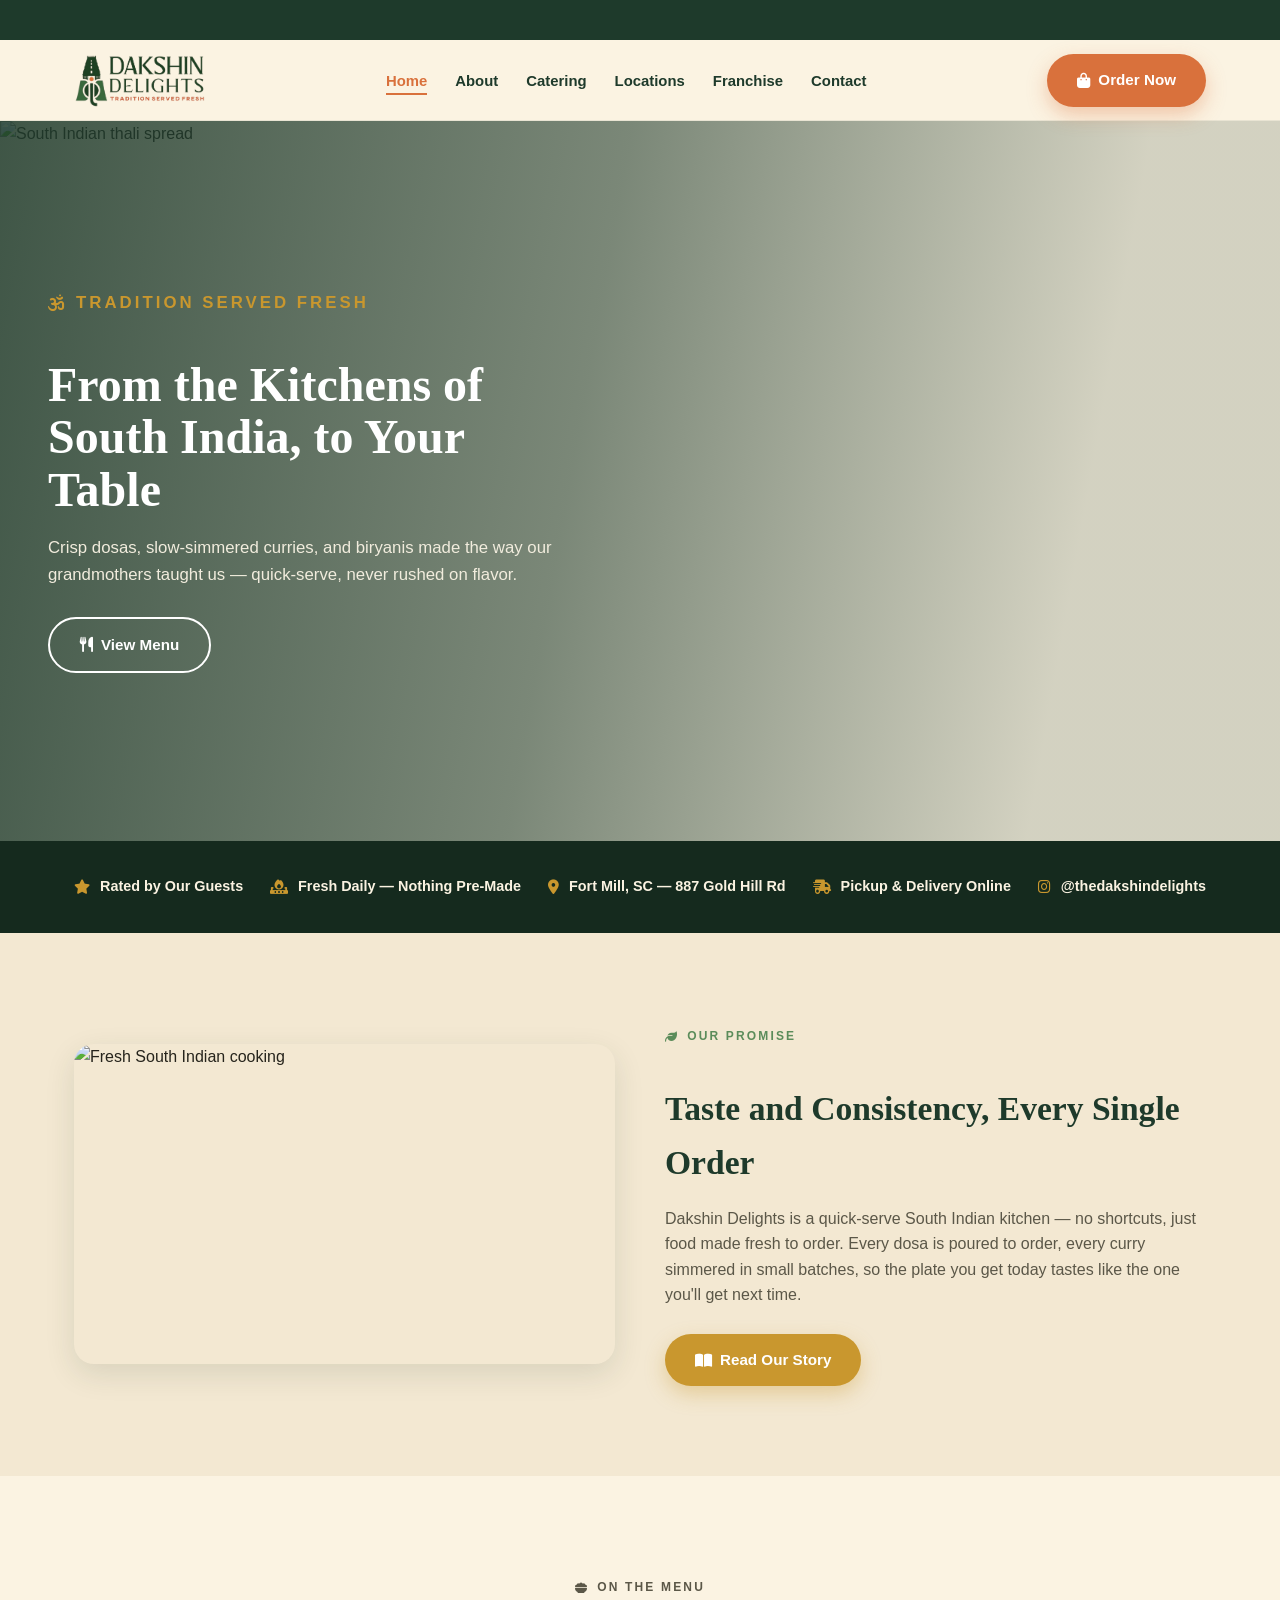
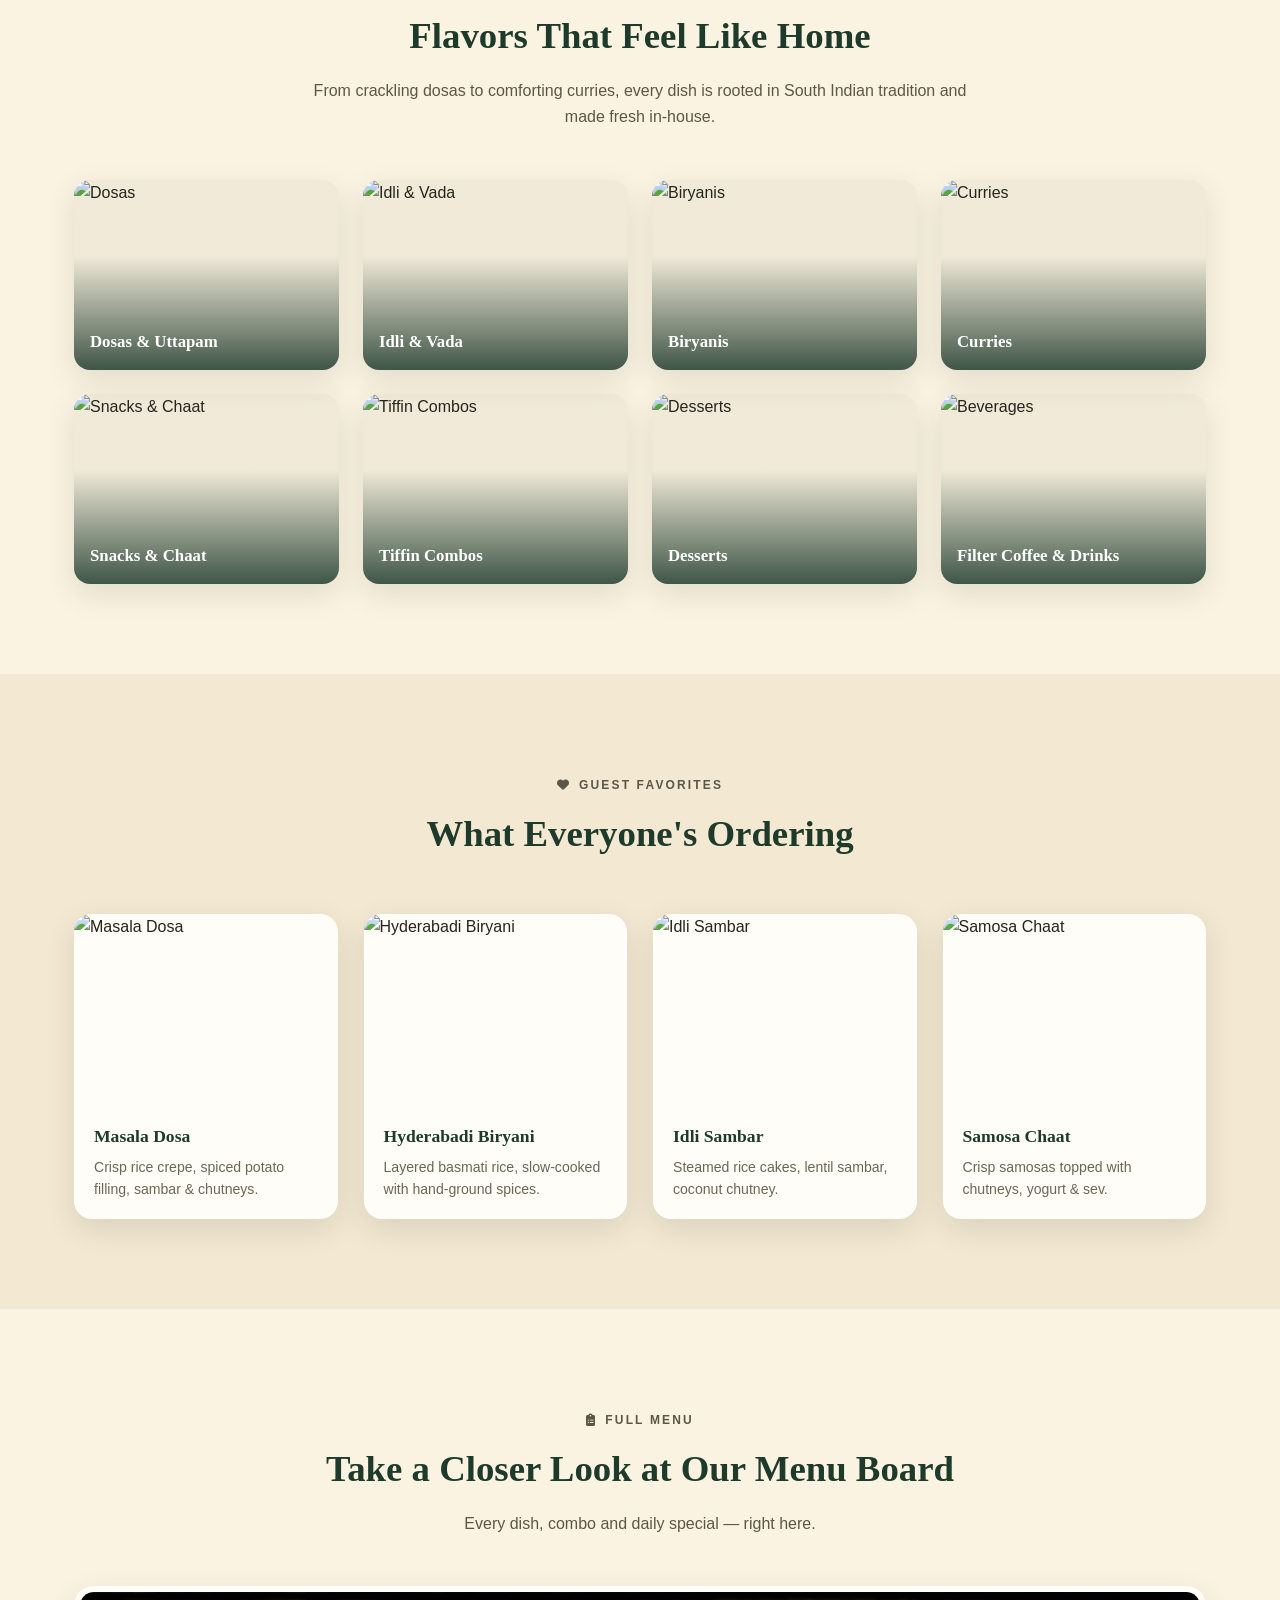
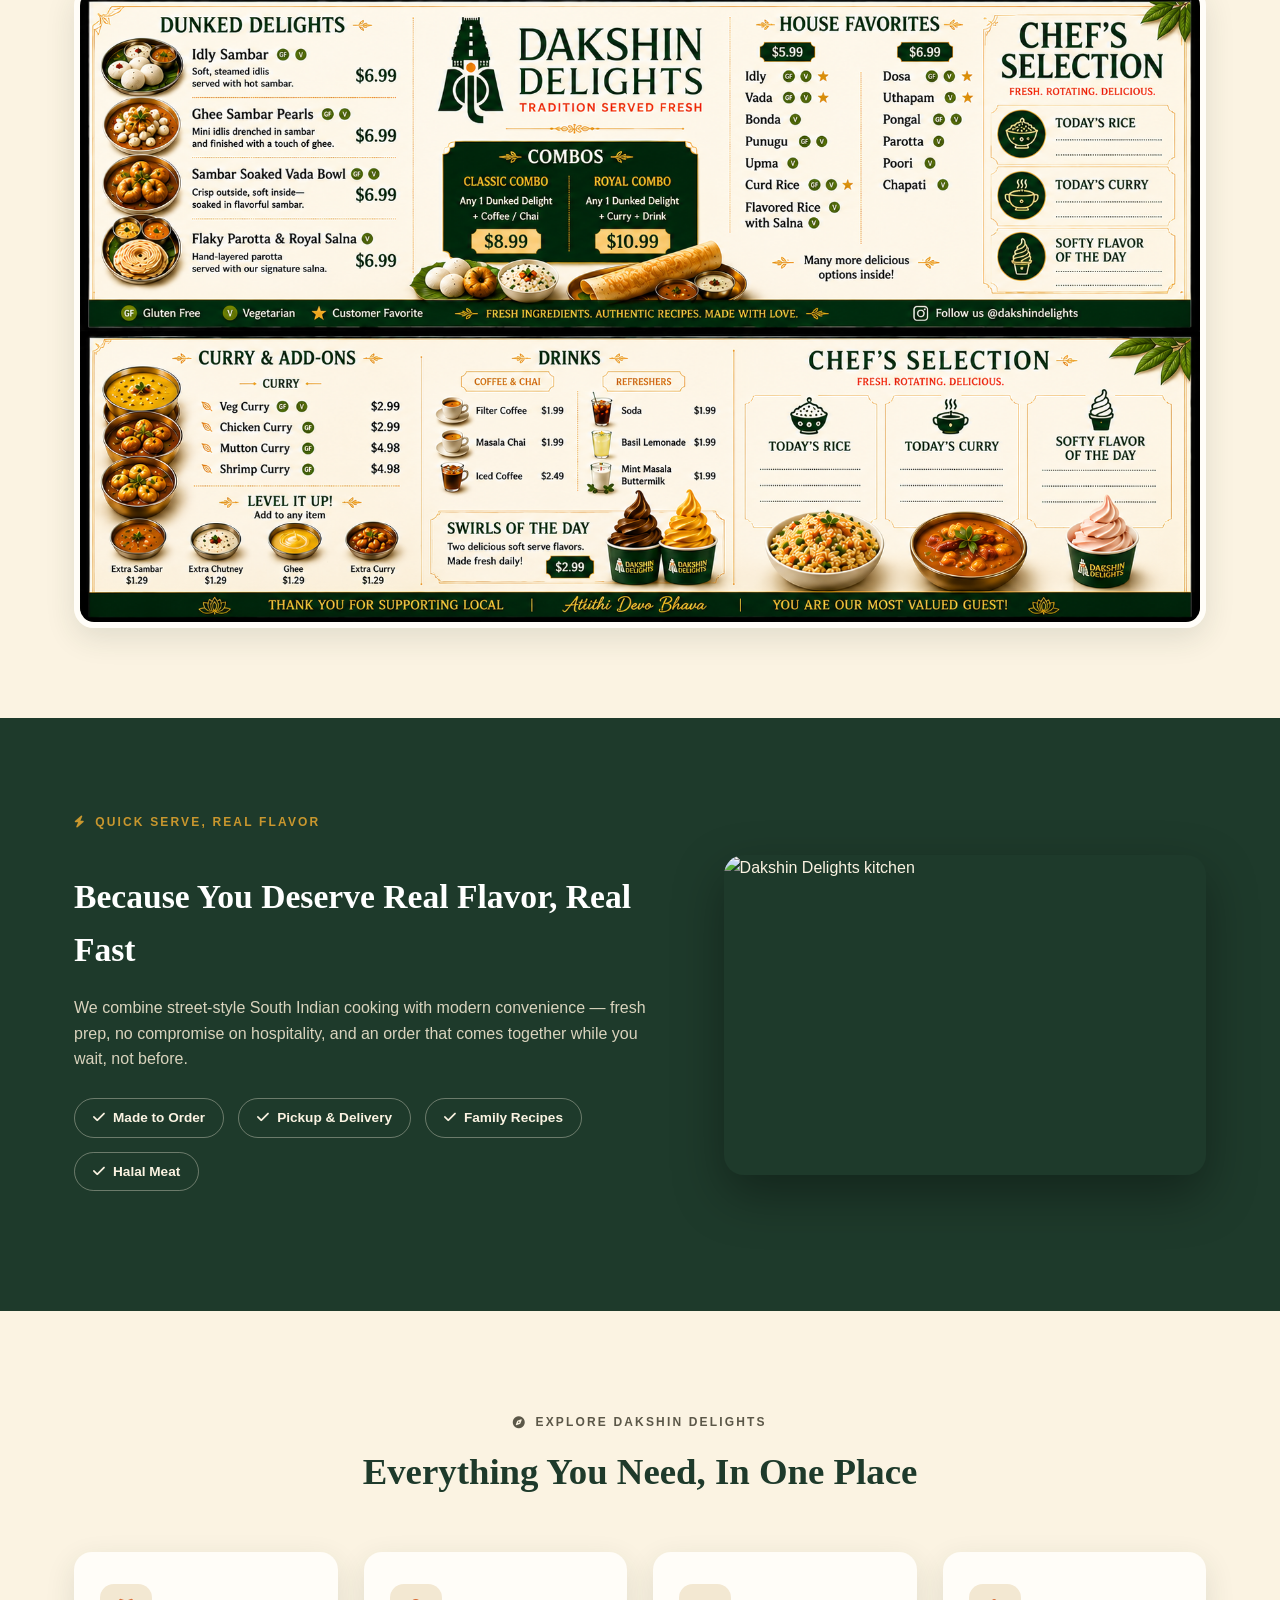
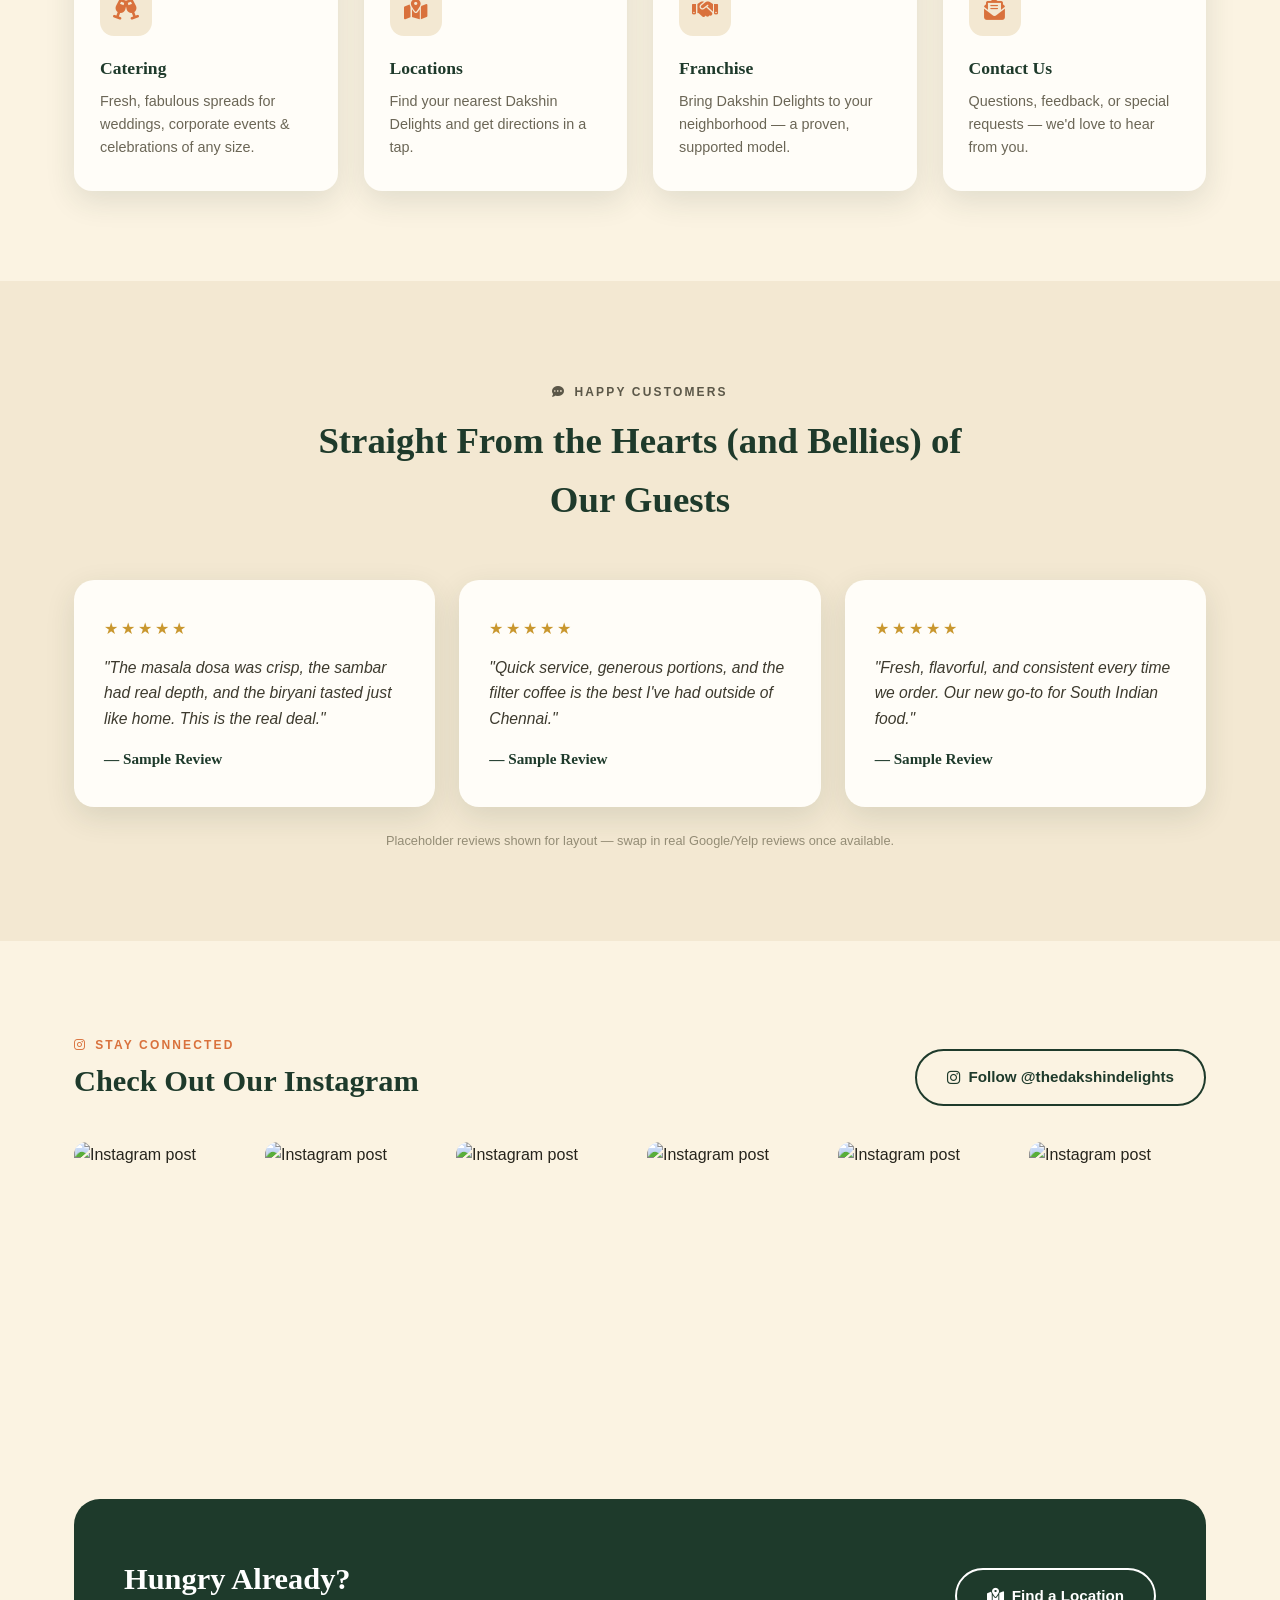
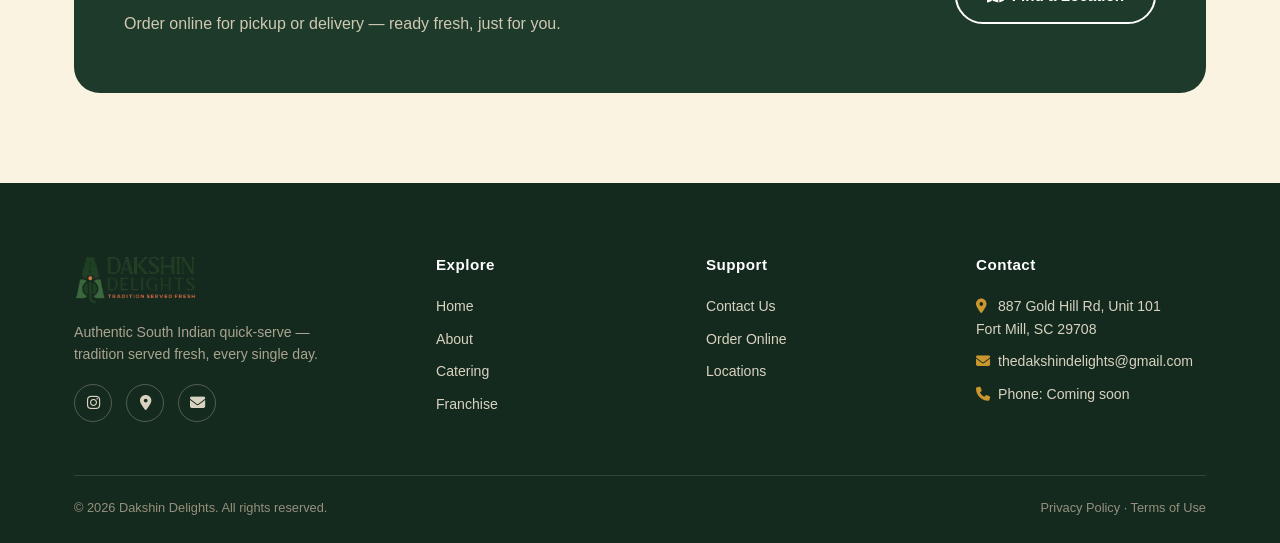
==== commit 5e2bd52a: "Update index.html" ====
--- a/index.html
+++ b/index.html
@@ -44,10 +44,10 @@
         <li><a href="contact">Contact</a></li>
       </ul>
     </nav>
-    <!-- <div class="nav-actions">
+    <div class="nav-actions">
       <a href="https://dakshindelights.hungerrush.com/" target="_blank" class="btn"><i class="fa-solid fa-bag-shopping"></i><span class="btn-text-full">Order Now</span></a>
       <button class="menu-toggle" aria-label="Open menu"><i class="fa-solid fa-bars"></i></button>
-    </div> -->
+    </div>
   </div>
 </header>
 
@@ -308,7 +308,7 @@
         <h5>Support</h5>
         <ul>
           <li><a href="contact">Contact Us</a></li>
-          
+          <li><a href="https://dakshindelights.hungerrush.com/" target="_blank">Order Online</a></li>
           <li><a href="locations">Locations</a></li>
         </ul>
       </div>
@@ -323,7 +323,7 @@
     </div>
     <div class="footer-bottom">
       <span>© 2026 Dakshin Delights. All rights reserved.</span>
-      
+      <span><a href="#">Privacy Policy</a> · <a href="#">Terms of Use</a></span>
     </div>
   </div>
 </footer>
--- a/assets/style.css
+++ b/assets/style.css
@@ -61,7 +61,9 @@
   position:sticky;top:0;z-index:200;
   background:rgba(251,243,226,.96);backdrop-filter:blur(8px);
   border-bottom:1px solid rgba(30,58,43,.08);
-}
+  transition:box-shadow .25s ease;
+}
+header.is-scrolled{box-shadow:0 8px 24px rgba(20,25,15,.1);}
 .topbar{
   background:var(--forest);color:var(--cream);font-size:.8rem;font-weight:600;
   letter-spacing:.03em;overflow:hidden;white-space:nowrap;position:relative;
@@ -88,25 +90,57 @@
 nav ul li a:hover::after, nav ul li a.active::after{width:100%;}
 nav ul li a.active{color:var(--terracotta);}
 .nav-actions{display:flex;align-items:center;gap:14px;flex-shrink:0;}
-.menu-toggle{display:none;background:none;border:none;font-size:1.5rem;color:var(--forest);cursor:pointer;}
-
+.menu-toggle{
+  display:none;background:none;border:none;font-size:1.4rem;color:var(--forest);
+  cursor:pointer;width:42px;height:42px;align-items:center;justify-content:center;
+  border-radius:10px;transition:background .2s ease, transform .2s ease;flex-shrink:0;
+}
+.menu-toggle:hover{background:rgba(30,58,43,.08);}
+.menu-toggle.is-active{transform:rotate(90deg);}
+body.nav-locked{overflow:hidden;}
+
+/* ---------- MOBILE NAV — DROPS DOWN FROM TOP ---------- */
 @media (max-width:960px){
+  .nav-inner{position:relative;}
   nav{
-    position:fixed;top:0;right:0;height:100vh;width:min(320px,80vw);
-    background:var(--paper);box-shadow:-10px 0 30px rgba(0,0,0,.15);
-    transform:translateX(100%);transition:transform .3s ease;
-    padding:100px 32px 40px;z-index:150;
+    position:absolute;top:100%;left:0;right:0;width:100%;
+    max-height:min(74vh,560px);overflow-y:auto;
+    background:var(--paper);
+    box-shadow:0 26px 44px -14px rgba(20,25,15,.32);
+    border-radius:0 0 22px 22px;
+    padding:18px 26px 30px;z-index:150;
+    transform-origin:top center;
+    transform:translateY(-14px) scaleY(.96);
+    opacity:0;visibility:hidden;pointer-events:none;
+    transition:transform .32s cubic-bezier(.22,1,.36,1), opacity .22s ease, visibility 0s linear .32s;
   }
-  nav.open{transform:translateX(0);}
-  nav ul{flex-direction:column;gap:22px;}
-  nav ul li a{font-size:1.05rem;}
-  .menu-toggle{display:block;}
-  .nav-actions .btn{padding:11px 20px;font-size:.85rem;}
+  nav.open{
+    transform:translateY(0) scaleY(1);
+    opacity:1;visibility:visible;pointer-events:auto;
+    transition:transform .32s cubic-bezier(.22,1,.36,1), opacity .25s ease, visibility 0s linear 0s;
+  }
+  nav ul{flex-direction:column;gap:2px;flex-wrap:nowrap;}
+  nav ul li{border-bottom:1px solid rgba(30,58,43,.08);}
+  nav ul li:last-child{border-bottom:none;}
+  nav ul li a{font-size:1.05rem;display:block;padding:15px 6px;}
+  nav ul li a::after{display:none;}
+  .menu-toggle{display:flex;}
+  .nav-actions .btn{padding:10px 16px;font-size:.82rem;}
+  .nav-actions .btn i{font-size:.9rem;}
+}
+@media (max-width:420px){
+  .nav-actions .btn-text-full{display:none;}
+  .nav-actions .btn{padding:10px 12px;}
+  nav{padding:16px 20px 26px;max-height:70vh;}
 }
 .nav-scrim{
-  display:none;position:fixed;inset:0;background:rgba(20,25,15,.4);z-index:140;
-}
-.nav-scrim.open{display:block;}
+  display:block;position:fixed;inset:0;background:rgba(20,25,15,.45);z-index:140;
+  backdrop-filter:blur(2px);opacity:0;pointer-events:none;transition:opacity .25s ease;
+}
+.nav-scrim.open{opacity:1;pointer-events:auto;}
+@media (min-width:961px){
+  .nav-scrim{display:none;}
+}
 
 /* ---------- PAGE HERO (inner pages) ---------- */
 .page-hero{
@@ -380,6 +414,7 @@
    RESPONSIVE
 ========================================================= */
 @media (max-width:960px){
+  .wrap{padding:0 20px;}
   .promo-inner,.feature-inner,.location-inner,.split-inner,.contact-inner{grid-template-columns:1fr;}
   .split-inner.reverse{direction:ltr;}
   .feature-inner{gap:34px;}
@@ -394,15 +429,69 @@
   .form-card{padding:32px 26px;}
   .contact-info,.contact-form-wrap{padding:40px 30px;}
   section{padding:64px 0;}
-}
+  .hero-content h1, .page-hero-content h1{font-size:2.3rem;}
+  .promo-img img, .split-img img, .feature-img img{min-height:260px;}
+}
+
+@media (max-width:768px){
+  .topbar span{padding:9px 20px;font-size:.75rem;}
+  .section-head h2{font-size:1.9rem;}
+  .icon-grid{grid-template-columns:1fr 1fr;}
+  .quote-card{padding:28px 22px;}
+}
+
 @media (max-width:600px){
-  .cat-grid,.fav-grid,.icon-grid,.gallery-grid,.insta-grid,.values-grid,.quote-grid,.stats-row{grid-template-columns:1fr;}
-  .cta-band{flex-direction:column;text-align:center;padding:40px 26px;}
-  .cta-band-actions{justify-content:center;}
-  .section-head h2{font-size:1.7rem;}
-  .promo-text h2, .split-text h2, .feature h2{font-size:1.6rem;}
-  .brand img{height:44px;}
-  .nav-actions .btn span.btn-text-full{display:none;}
-  .location-card, .form-card{padding:26px 20px;}
-  .store-card{padding:20px;}
-}
+  html{font-size:15px;}
+  .icon-grid,.values-grid,.quote-grid,.stats-row{grid-template-columns:1fr;}
+  .cat-grid,.fav-grid,.gallery-grid,.insta-grid{grid-template-columns:repeat(1,1fr);gap:14px;}
+  .cat-card{height:150px;}
+  .fav-card img{height:150px;}
+  .gallery-grid img{height:150px;}
+  .footer-grid{grid-template-columns:1fr;gap:30px;}
+  .cta-band{flex-direction:column;text-align:center;padding:36px 24px;}
+  .cta-band-actions{justify-content:center;width:100%;}
+  .cta-band-actions .btn{flex:1;justify-content:center;}
+  .cta-band h2{font-size:1.5rem;}
+  .section-head h2{font-size:1.5rem;}
+  .section-head{margin-bottom:34px;}
+  .promo-text h2, .split-text h2, .feature h2{font-size:1.4rem;}
+  .hero-content h1, .page-hero-content h1{font-size:1.75rem;line-height:1.2;}
+  .hero-content p, .page-hero-content p{font-size:.92rem;}
+  .hero-content, .page-hero-content{padding:40px 20px;margin:0 16px;}
+  .eyebrow{font-size:.68rem;}
+  .brand img{height:40px;}
+  .location-card, .form-card{padding:24px 18px;}
+  .store-card{padding:18px;}
+  .btn{padding:12px 22px;font-size:.88rem;}
+  .btn.gold, .btn.outline{font-size:.85rem;}
+  .page-hero-actions .btn, .hero-actions .btn{flex:1 1 auto;justify-content:center;}
+  section{padding:48px 0;}
+  .icon-card{padding:24px 20px;}
+  .icon-card h4{font-size:1rem;}
+  .icon-card p, .value-card p, .fav-card p{font-size:.85rem;}
+  .value-card{padding:22px 18px;}
+  .value-card h4{font-size:.98rem;}
+  .quote-card p{font-size:.9rem;}
+  .stat h3{font-size:1.8rem;}
+  .stat p{font-size:.75rem;}
+  .contact-info, .contact-form-wrap{padding:30px 22px;}
+  .contact-info h2{font-size:1.5rem;}
+  .contact-form-wrap h3{font-size:1.2rem;}
+  .form-card{padding:24px 18px;}
+  .footer-brand p{max-width:none;}
+  .footer-bottom{flex-direction:column;text-align:center;}
+  .store-meta{gap:14px;}
+  .store-actions .btn{flex:1;justify-content:center;text-align:center;}
+}
+
+@media (max-width:420px){
+  html{font-size:14px;}
+  .topbar span{padding:8px 14px;font-size:.7rem;}
+  .hero-content h1, .page-hero-content h1{font-size:1.5rem;}
+  .section-head h2{font-size:1.3rem;}
+  .btn{padding:11px 18px;font-size:.82rem;}
+  .form-card, .location-card{padding:20px 14px;}
+  .quote-card{padding:22px 18px;}
+  nav{padding:90px 24px 32px;width:100vw;}
+}
+
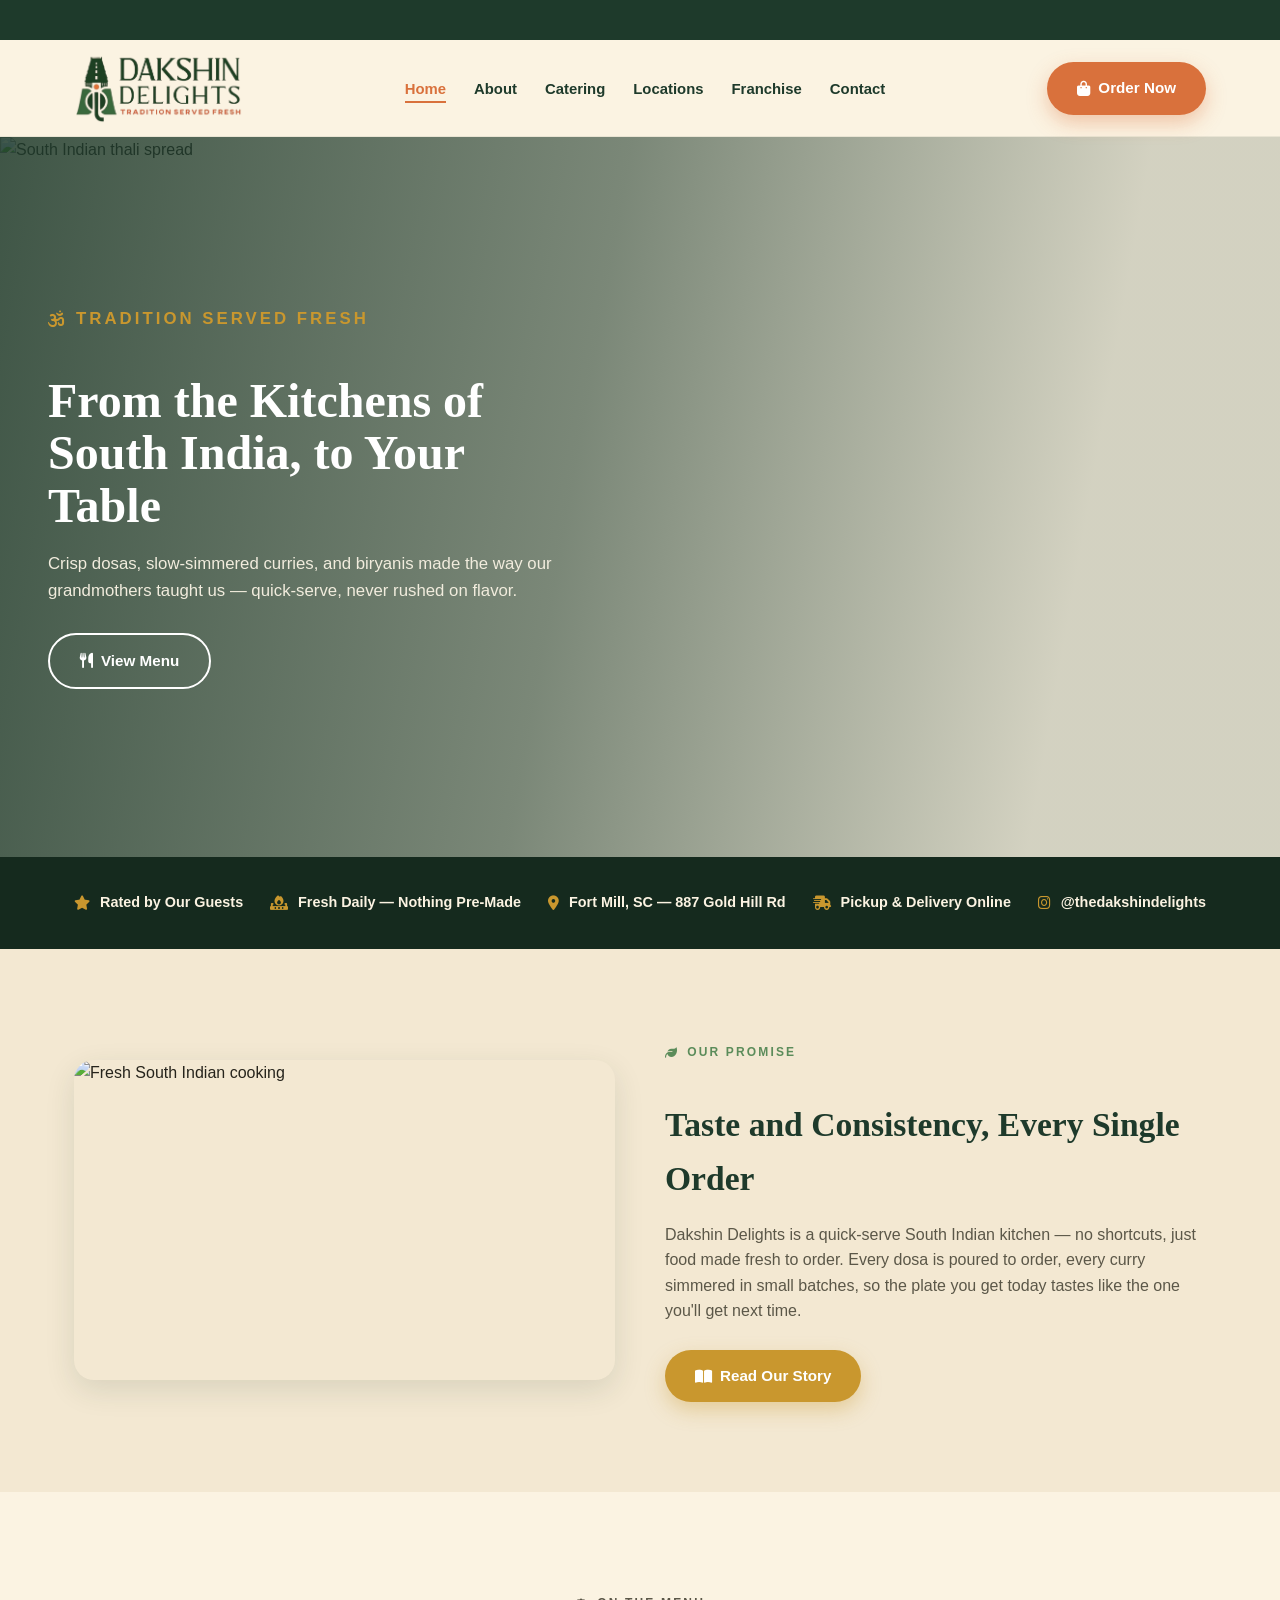
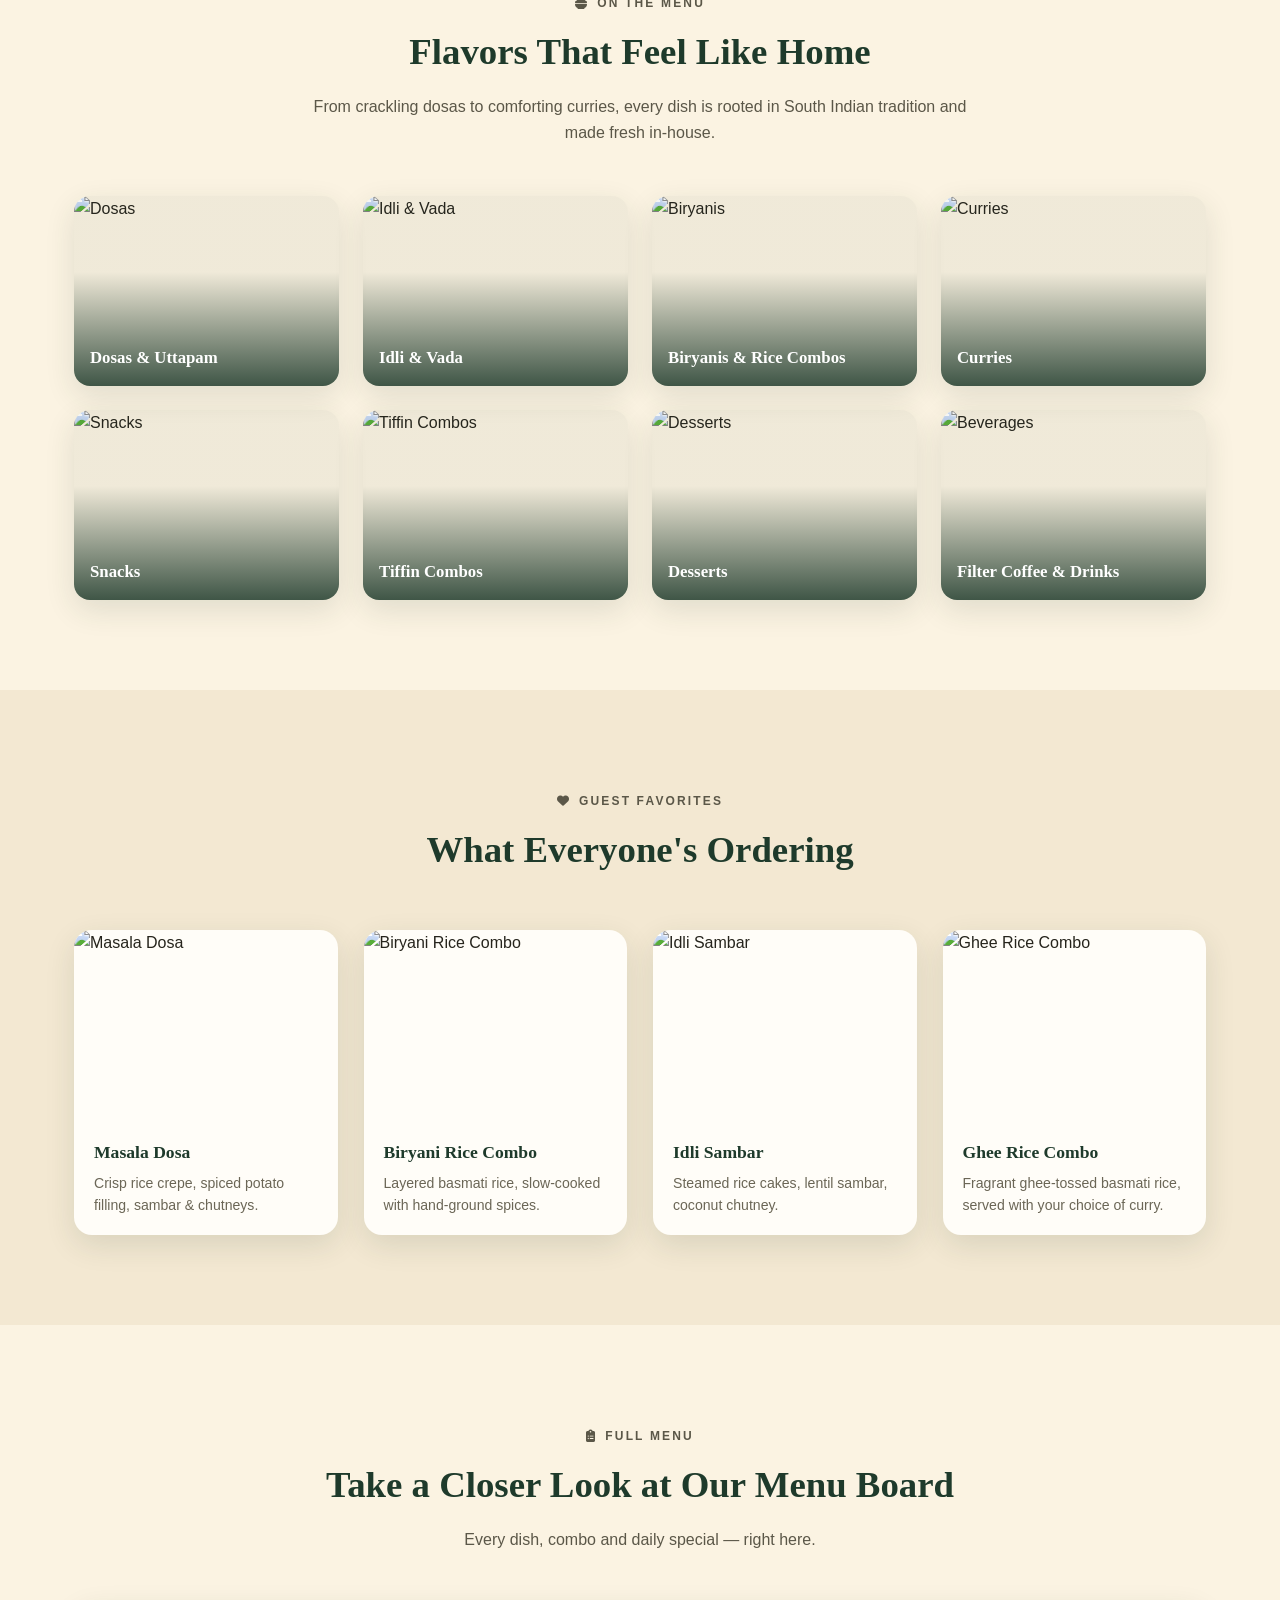
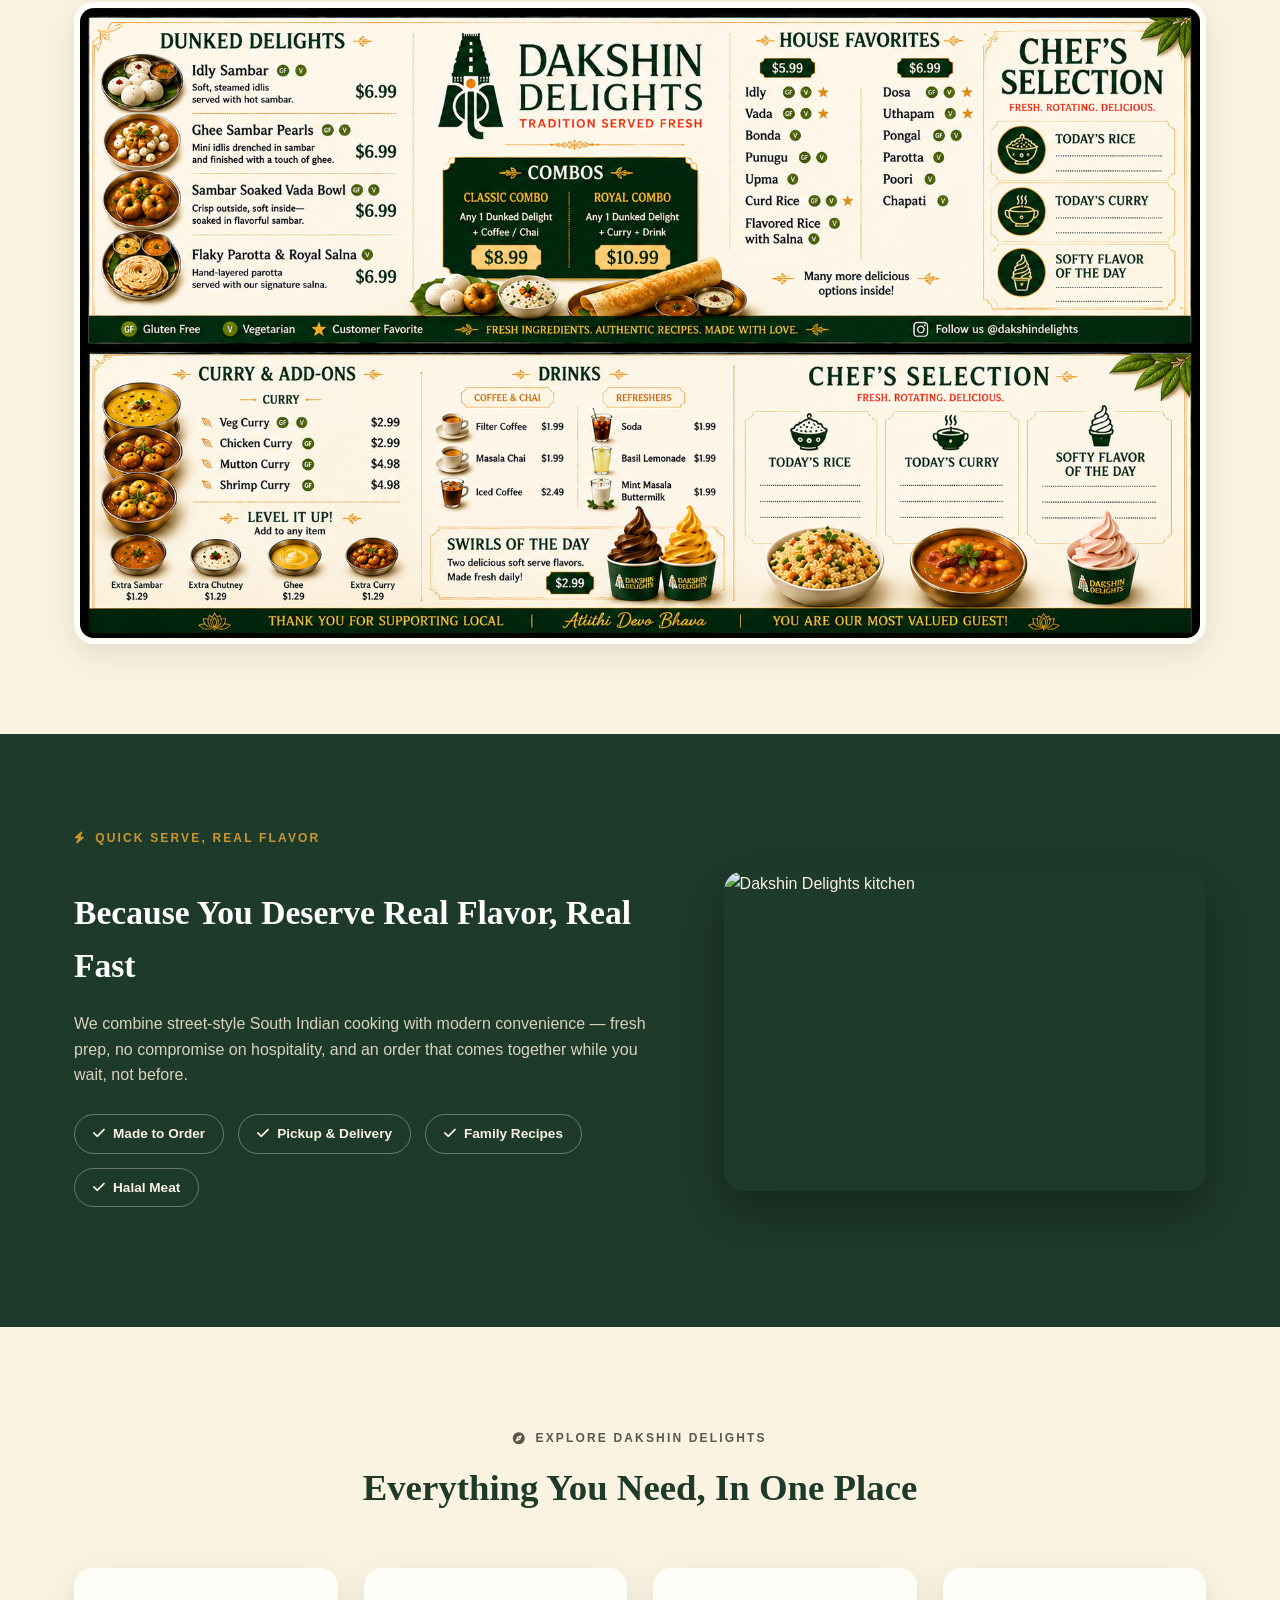
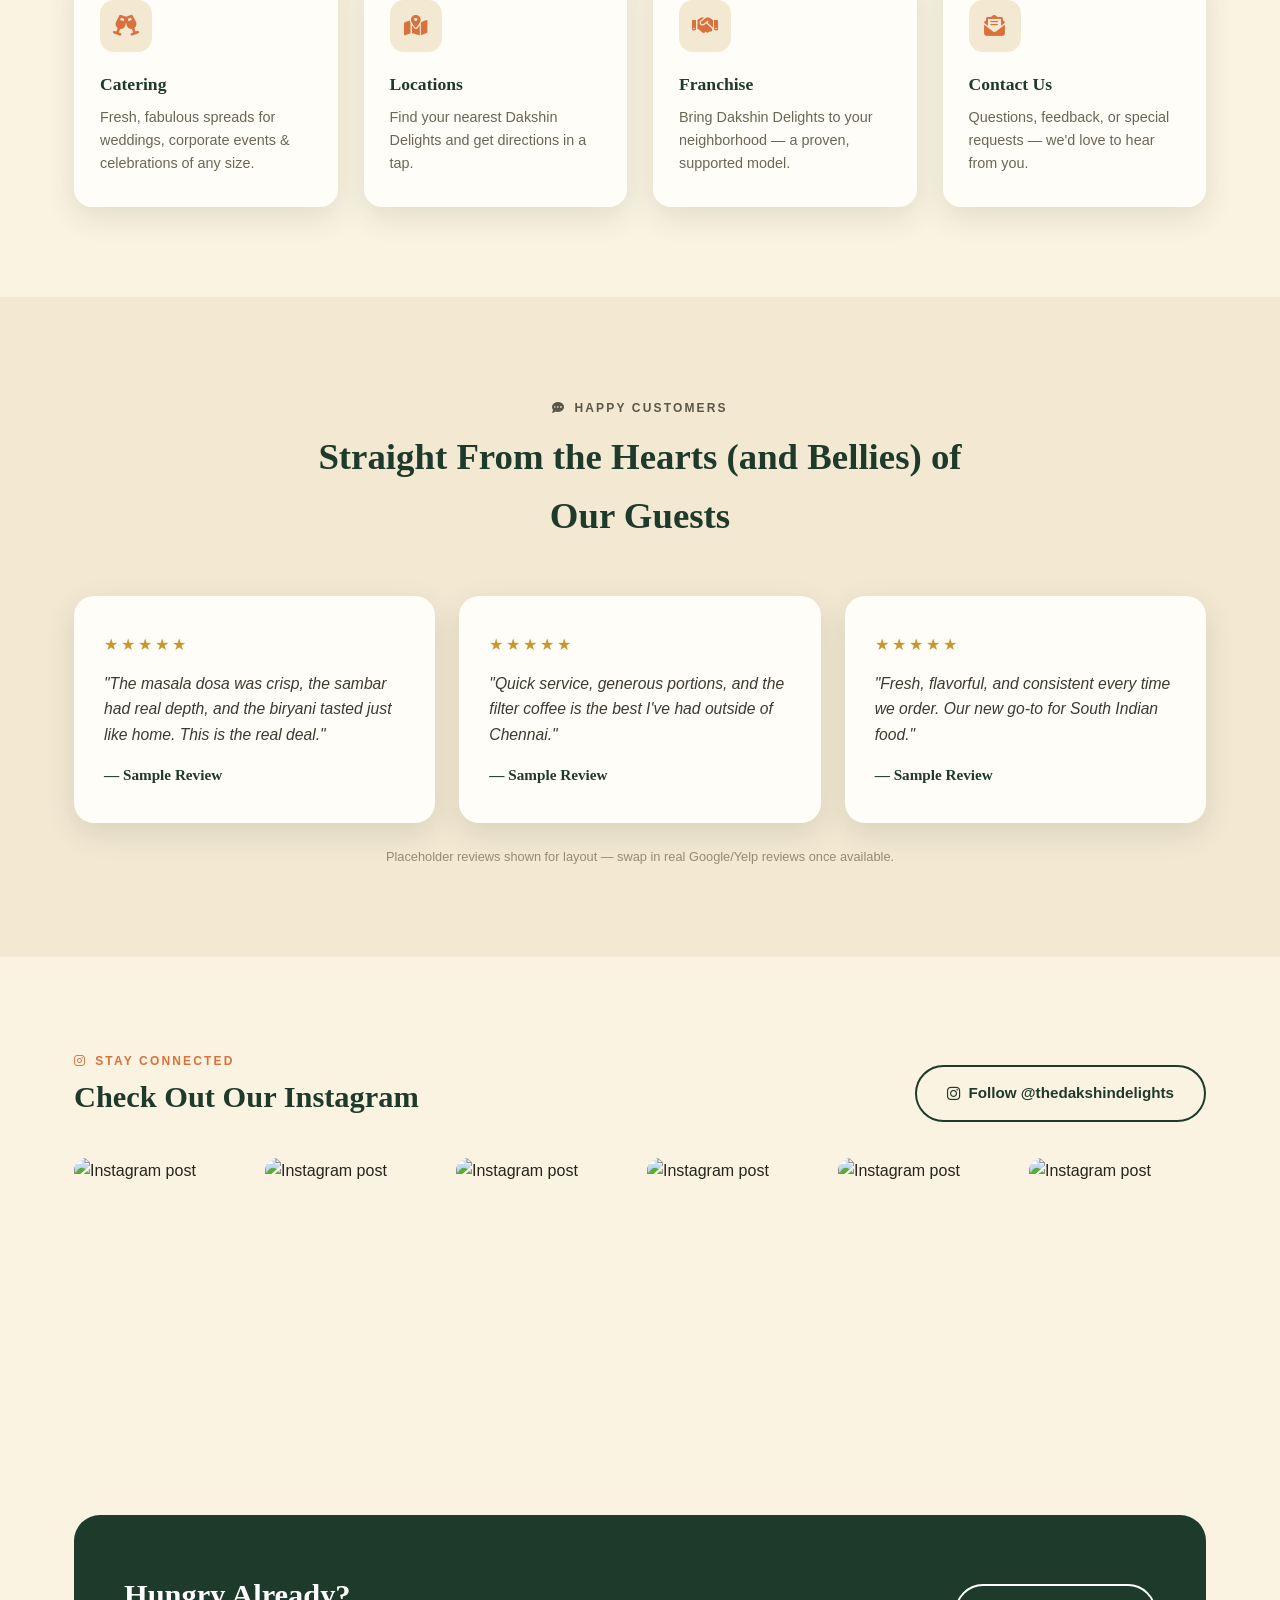
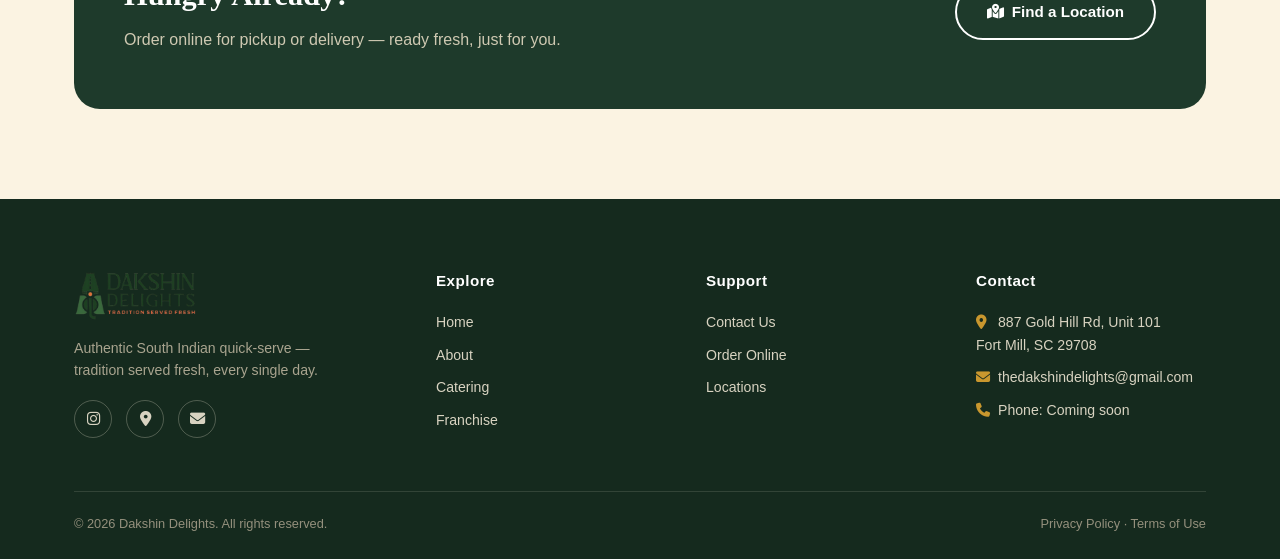
==== commit 98f559f7: "Update index.html" ====
--- a/index.html
+++ b/index.html
@@ -12,6 +12,12 @@
 <link href="https://fonts.googleapis.com/css2?family=Fraunces:opsz,wght@9..144,400;9..144,500;9..144,600;9..144,700&family=Poppins:wght@400;500;600;700;800&display=swap" rel="stylesheet">
 <link rel="stylesheet" href="https://cdnjs.cloudflare.com/ajax/libs/font-awesome/6.5.1/css/all.min.css">
 <link rel="stylesheet" href="assets/style.css">
+<style>
+  /* Bigger, responsive logo */
+  .brand img{height:72px;width:auto;max-width:none;}
+  @media (max-width:900px){ .brand img{height:60px;} }
+  @media (max-width:520px){ .brand img{height:48px;} }
+</style>
 </head>
 <body>
 
@@ -54,7 +60,7 @@
 <!-- ================= HERO ================= -->
 <section id="home" class="hero" style="padding:0;">
   <div class="hero-bg">
-    <img src="https://picsum.photos/seed/dakshin-hero2/1600/900" alt="South Indian thali spread">
+    <img src="https://images.pexels.com/photos/29148133/pexels-photo-29148133.jpeg?auto=compress&cs=tinysrgb&w=1600&h=900&fit=crop" alt="South Indian thali spread">
   </div>
   <div class="hero-content">
     <p class="eyebrow"><i class="fa-solid fa-om"></i> Tradition Served Fresh</p>
@@ -82,7 +88,7 @@
 <section class="promo">
   <div class="wrap promo-inner">
     <div class="promo-img">
-      <img src="https://picsum.photos/seed/dakshin-story/800/620" alt="Fresh South Indian cooking">
+      <img src="https://images.pexels.com/photos/66639/pexels-photo-66639.jpeg?auto=compress&cs=tinysrgb&w=800&h=620&fit=crop" alt="Fresh South Indian cooking">
     </div>
     <div class="promo-text">
       <p class="eyebrow"><i class="fa-solid fa-leaf"></i> Our Promise</p>
@@ -102,14 +108,14 @@
       <p>From crackling dosas to comforting curries, every dish is rooted in South Indian tradition and made fresh in-house.</p>
     </div>
     <div class="cat-grid">
-      <div class="cat-card"><img src="https://picsum.photos/seed/cat-dosa/400/300" alt="Dosas"><span>Dosas &amp; Uttapam</span></div>
-      <div class="cat-card"><img src="https://picsum.photos/seed/cat-idli/400/300" alt="Idli & Vada"><span>Idli &amp; Vada</span></div>
-      <div class="cat-card"><img src="https://picsum.photos/seed/cat-biryani/400/300" alt="Biryanis"><span>Biryanis</span></div>
-      <div class="cat-card"><img src="https://picsum.photos/seed/cat-curry/400/300" alt="Curries"><span>Curries</span></div>
-      <div class="cat-card"><img src="https://picsum.photos/seed/cat-snacks/400/300" alt="Snacks & Chaat"><span>Snacks &amp; Chaat</span></div>
-      <div class="cat-card"><img src="https://picsum.photos/seed/cat-tiffin/400/300" alt="Tiffin Combos"><span>Tiffin Combos</span></div>
-      <div class="cat-card"><img src="https://picsum.photos/seed/cat-dessert/400/300" alt="Desserts"><span>Desserts</span></div>
-      <div class="cat-card"><img src="https://picsum.photos/seed/cat-drinks/400/300" alt="Beverages"><span>Filter Coffee &amp; Drinks</span></div>
+      <div class="cat-card"><img src="https://foodish-api.com/images/dosa/dosa1.jpg" alt="Dosas"><span>Dosas &amp; Uttapam</span></div>
+      <div class="cat-card"><img src="https://images.pexels.com/photos/31199041/pexels-photo-31199041.jpeg?auto=compress&cs=tinysrgb&w=400&h=300&fit=crop" alt="Idli & Vada"><span>Idli &amp; Vada</span></div>
+      <div class="cat-card"><img src="https://foodish-api.com/images/biryani/biryani1.jpg" alt="Biryanis"><span>Biryanis &amp; Rice Combos</span></div>
+      <div class="cat-card"><img src="https://images.pexels.com/photos/12737917/pexels-photo-12737917.jpeg?auto=compress&cs=tinysrgb&w=400&h=300&fit=crop" alt="Curries"><span>Curries</span></div>
+      <div class="cat-card"><img src="https://foodish-api.com/images/samosa/samosa1.jpg" alt="Snacks"><span>Snacks</span></div>
+      <div class="cat-card"><img src="https://images.pexels.com/photos/14831540/pexels-photo-14831540.jpeg?auto=compress&cs=tinysrgb&w=400&h=300&fit=crop" alt="Tiffin Combos"><span>Tiffin Combos</span></div>
+      <div class="cat-card"><img src="https://foodish-api.com/images/dessert/dessert1.jpg" alt="Desserts"><span>Desserts</span></div>
+      <div class="cat-card"><img src="https://images.pexels.com/photos/69975/pexels-photo-69975.jpeg?auto=compress&cs=tinysrgb&w=400&h=300&fit=crop" alt="Beverages"><span>Filter Coffee &amp; Drinks</span></div>
     </div>
   </div>
 </section>
@@ -123,20 +129,20 @@
     </div>
     <div class="fav-grid">
       <div class="fav-card">
-        <img src="https://picsum.photos/seed/fav-dosa/400/300" alt="Masala Dosa">
+        <img src="https://foodish-api.com/images/dosa/dosa2.jpg" alt="Masala Dosa">
         <div class="fav-body"><h4>Masala Dosa</h4><p>Crisp rice crepe, spiced potato filling, sambar &amp; chutneys.</p></div>
       </div>
       <div class="fav-card">
-        <img src="https://picsum.photos/seed/fav-biryani/400/300" alt="Hyderabadi Biryani">
-        <div class="fav-body"><h4>Hyderabadi Biryani</h4><p>Layered basmati rice, slow-cooked with hand-ground spices.</p></div>
+        <img src="https://foodish-api.com/images/biryani/biryani2.jpg" alt="Biryani Rice Combo">
+        <div class="fav-body"><h4>Biryani Rice Combo</h4><p>Layered basmati rice, slow-cooked with hand-ground spices.</p></div>
       </div>
       <div class="fav-card">
-        <img src="https://picsum.photos/seed/fav-idli/400/300" alt="Idli Sambar">
+        <img src="https://images.pexels.com/photos/31199041/pexels-photo-31199041.jpeg?auto=compress&cs=tinysrgb&w=400&h=300&fit=crop" alt="Idli Sambar">
         <div class="fav-body"><h4>Idli Sambar</h4><p>Steamed rice cakes, lentil sambar, coconut chutney.</p></div>
       </div>
       <div class="fav-card">
-        <img src="https://picsum.photos/seed/fav-samosa/400/300" alt="Samosa Chaat">
-        <div class="fav-body"><h4>Samosa Chaat</h4><p>Crisp samosas topped with chutneys, yogurt &amp; sev.</p></div>
+        <img src="https://foodish-api.com/images/rice/rice1.jpg" alt="Ghee Rice Combo">
+        <div class="fav-body"><h4>Ghee Rice Combo</h4><p>Fragrant ghee-tossed basmati rice, served with your choice of curry.</p></div>
       </div>
     </div>
   </div>
@@ -172,7 +178,7 @@
       <!-- <a href="https://dakshindelights.hungerrush.com/" target="_blank" class="btn gold"><i class="fa-solid fa-bag-shopping"></i> Order Now</a> -->
     </div>
     <div class="feature-img">
-      <img src="https://picsum.photos/seed/dakshin-kitchen2/700/560" alt="Dakshin Delights kitchen">
+      <img src="https://images.pexels.com/photos/2544829/pexels-photo-2544829.jpeg?auto=compress&cs=tinysrgb&w=700&h=560&fit=crop" alt="Dakshin Delights kitchen">
     </div>
   </div>
 </section>
@@ -256,12 +262,12 @@
       <a href="https://www.instagram.com/thedakshindelights?igsh=dWNnY2JqZXljYXFj&utm_source=qr" target="_blank" class="btn outline"><i class="fa-brands fa-instagram"></i> Follow @thedakshindelights</a>
     </div>
     <div class="insta-grid">
-      <a href="https://www.instagram.com/thedakshindelights?igsh=dWNnY2JqZXljYXFj&utm_source=qr" target="_blank"><img src="https://picsum.photos/seed/ig1/300/300" alt="Instagram post"></a>
-      <a href="https://www.instagram.com/thedakshindelights?igsh=dWNnY2JqZXljYXFj&utm_source=qr" target="_blank"><img src="https://picsum.photos/seed/ig2/300/300" alt="Instagram post"></a>
-      <a href="https://www.instagram.com/thedakshindelights?igsh=dWNnY2JqZXljYXFj&utm_source=qr" target="_blank"><img src="https://picsum.photos/seed/ig3/300/300" alt="Instagram post"></a>
-      <a href="https://www.instagram.com/thedakshindelights?igsh=dWNnY2JqZXljYXFj&utm_source=qr" target="_blank"><img src="https://picsum.photos/seed/ig4/300/300" alt="Instagram post"></a>
-      <a href="https://www.instagram.com/thedakshindelights?igsh=dWNnY2JqZXljYXFj&utm_source=qr" target="_blank"><img src="https://picsum.photos/seed/ig5/300/300" alt="Instagram post"></a>
-      <a href="https://www.instagram.com/thedakshindelights?igsh=dWNnY2JqZXljYXFj&utm_source=qr" target="_blank"><img src="https://picsum.photos/seed/ig6/300/300" alt="Instagram post"></a>
+      <a href="https://www.instagram.com/thedakshindelights?igsh=dWNnY2JqZXljYXFj&utm_source=qr" target="_blank"><img src="https://foodish-api.com/images/dosa/dosa3.jpg" alt="Instagram post"></a>
+      <a href="https://www.instagram.com/thedakshindelights?igsh=dWNnY2JqZXljYXFj&utm_source=qr" target="_blank"><img src="https://foodish-api.com/images/biryani/biryani3.jpg" alt="Instagram post"></a>
+      <a href="https://www.instagram.com/thedakshindelights?igsh=dWNnY2JqZXljYXFj&utm_source=qr" target="_blank"><img src="https://images.pexels.com/photos/31199041/pexels-photo-31199041.jpeg?auto=compress&cs=tinysrgb&w=300&h=300&fit=crop" alt="Instagram post"></a>
+      <a href="https://www.instagram.com/thedakshindelights?igsh=dWNnY2JqZXljYXFj&utm_source=qr" target="_blank"><img src="https://foodish-api.com/images/dessert/dessert2.jpg" alt="Instagram post"></a>
+      <a href="https://www.instagram.com/thedakshindelights?igsh=dWNnY2JqZXljYXFj&utm_source=qr" target="_blank"><img src="https://images.pexels.com/photos/12737917/pexels-photo-12737917.jpeg?auto=compress&cs=tinysrgb&w=300&h=300&fit=crop" alt="Instagram post"></a>
+      <a href="https://www.instagram.com/thedakshindelights?igsh=dWNnY2JqZXljYXFj&utm_source=qr" target="_blank"><img src="https://foodish-api.com/images/rice/rice2.jpg" alt="Instagram post"></a>
     </div>
   </div>
 </section>
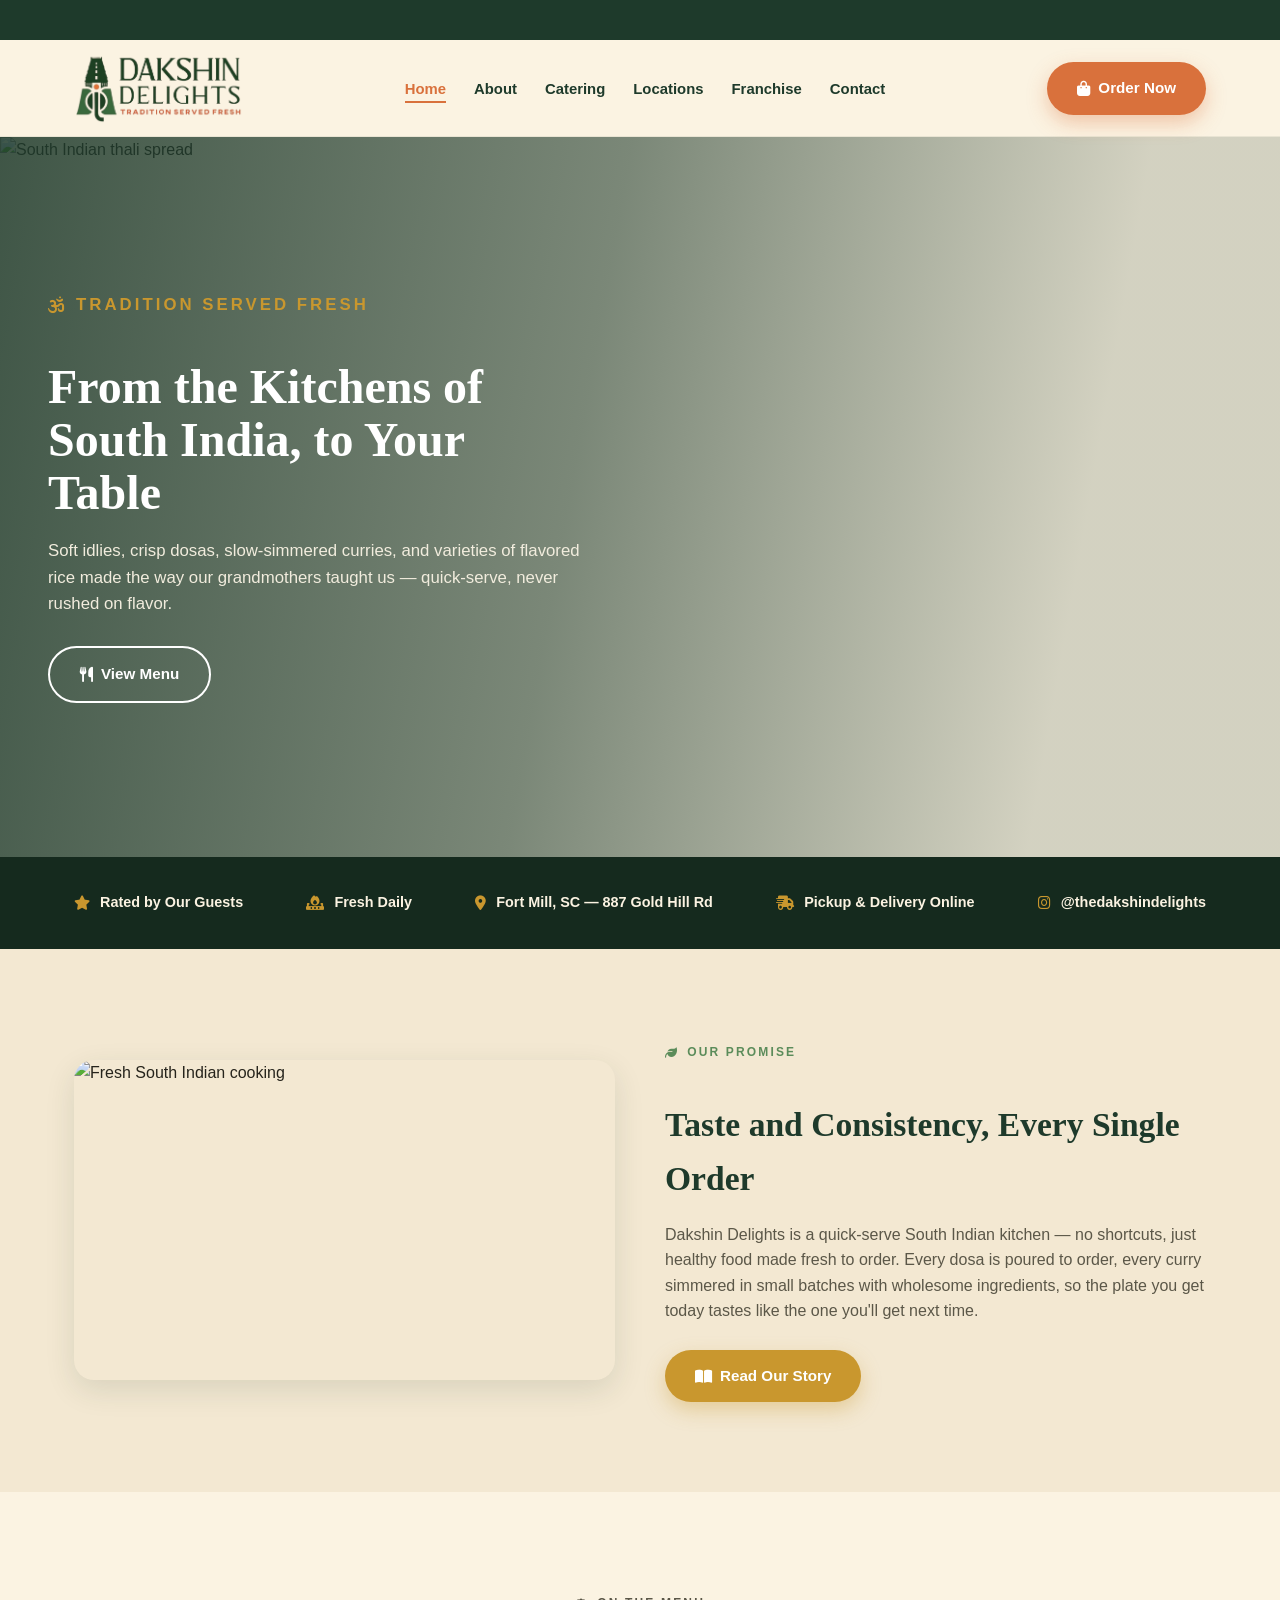
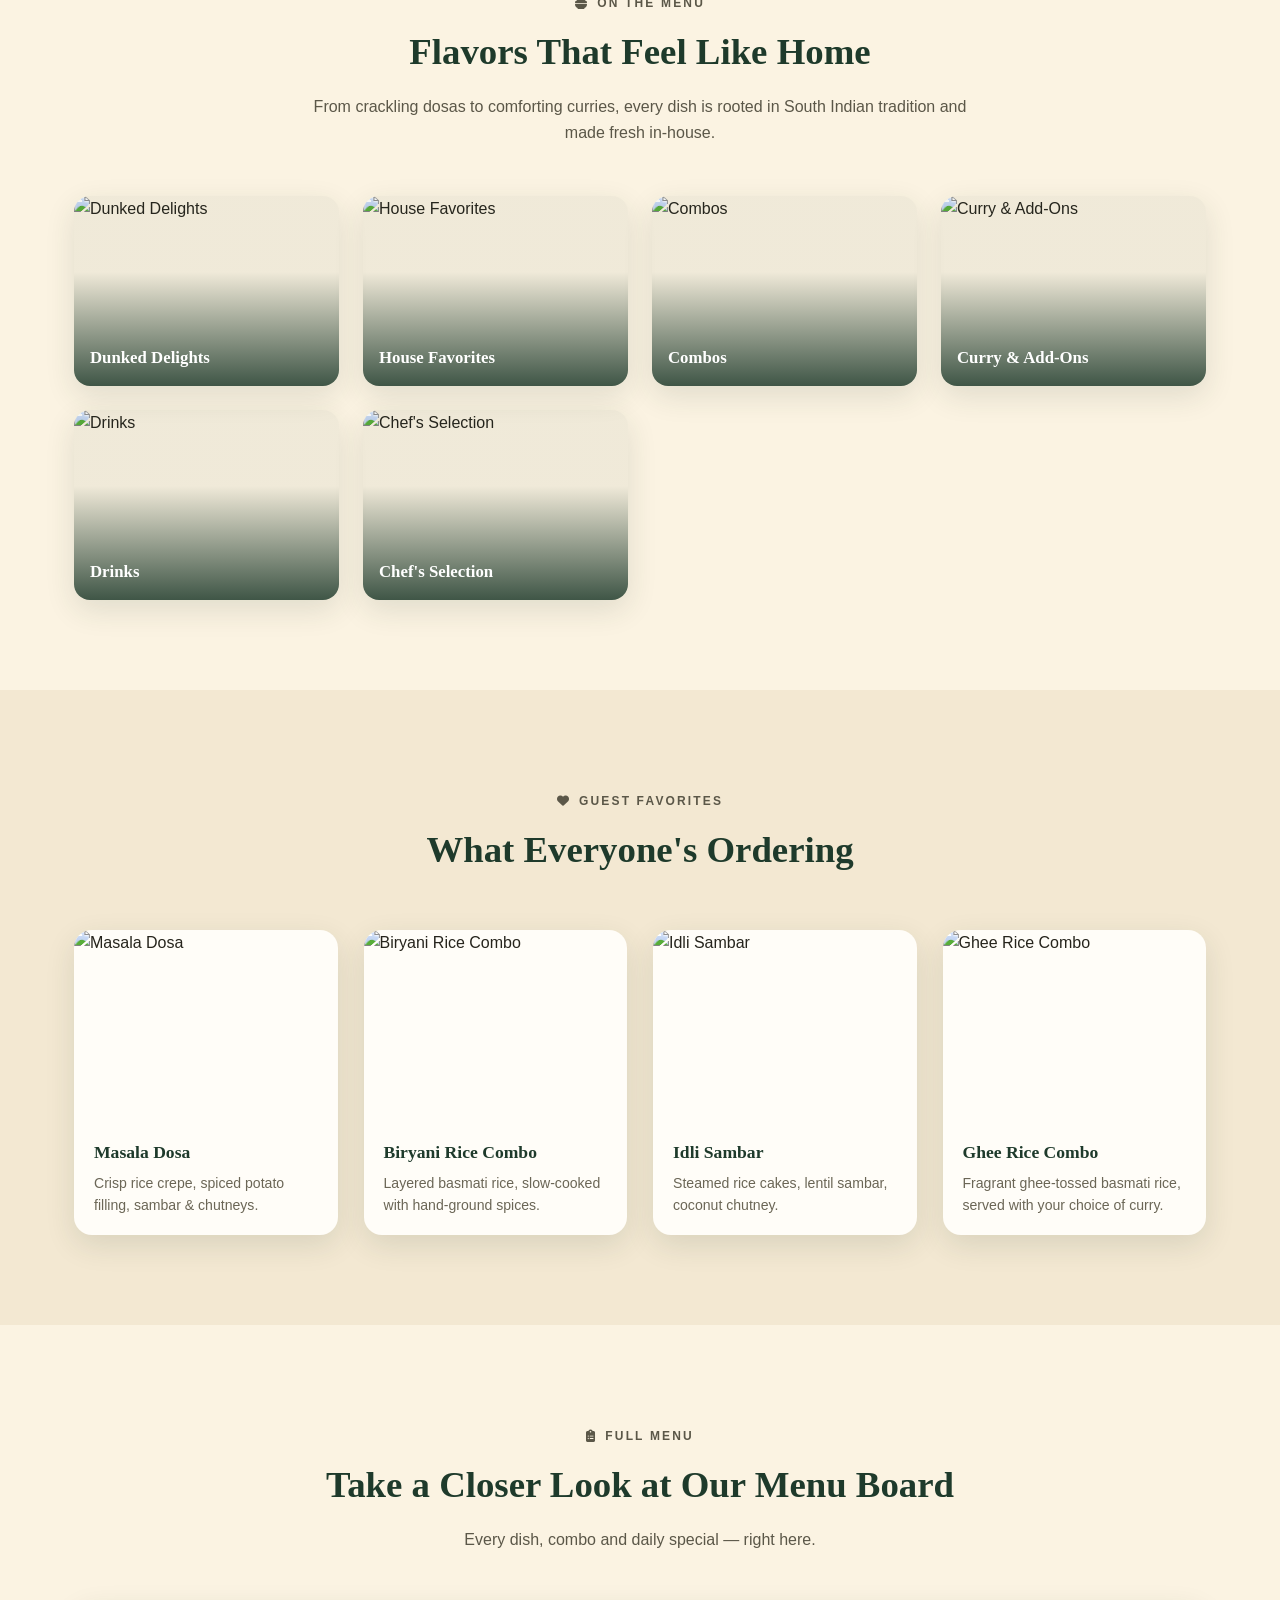
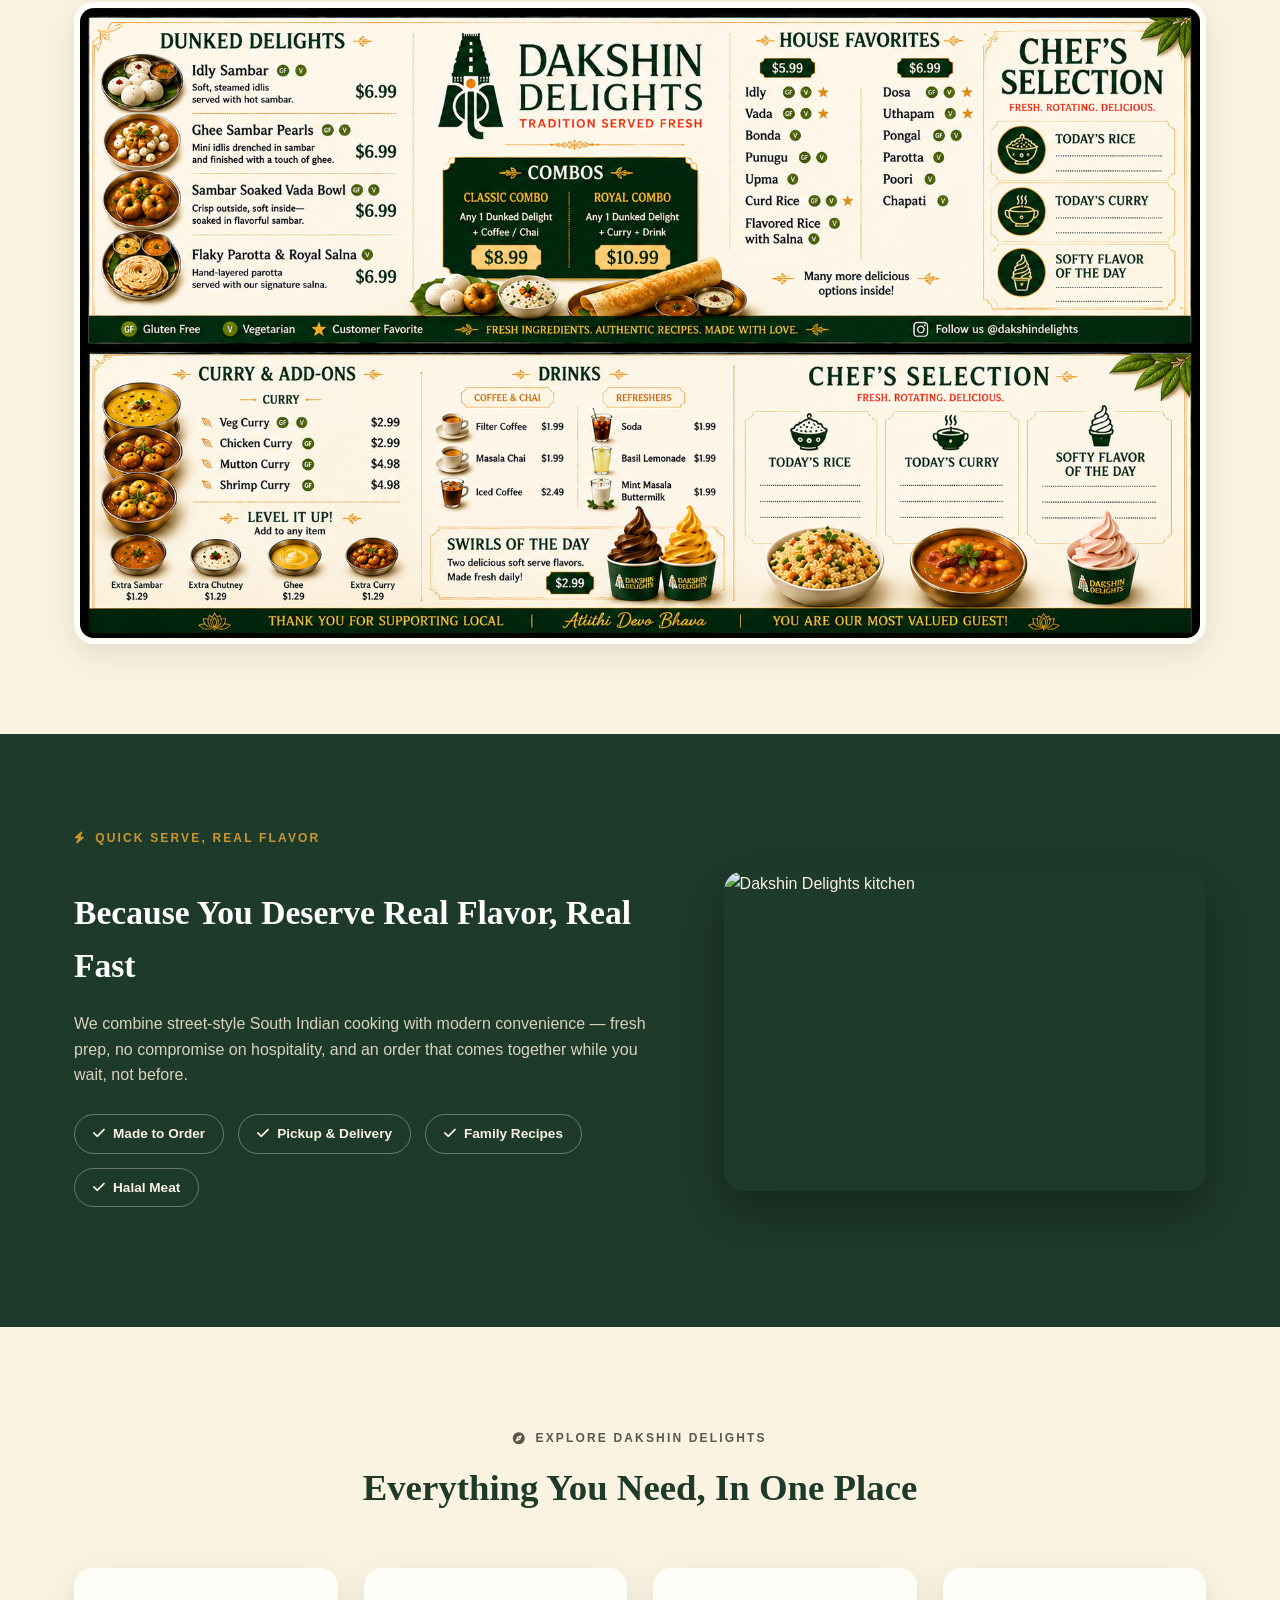
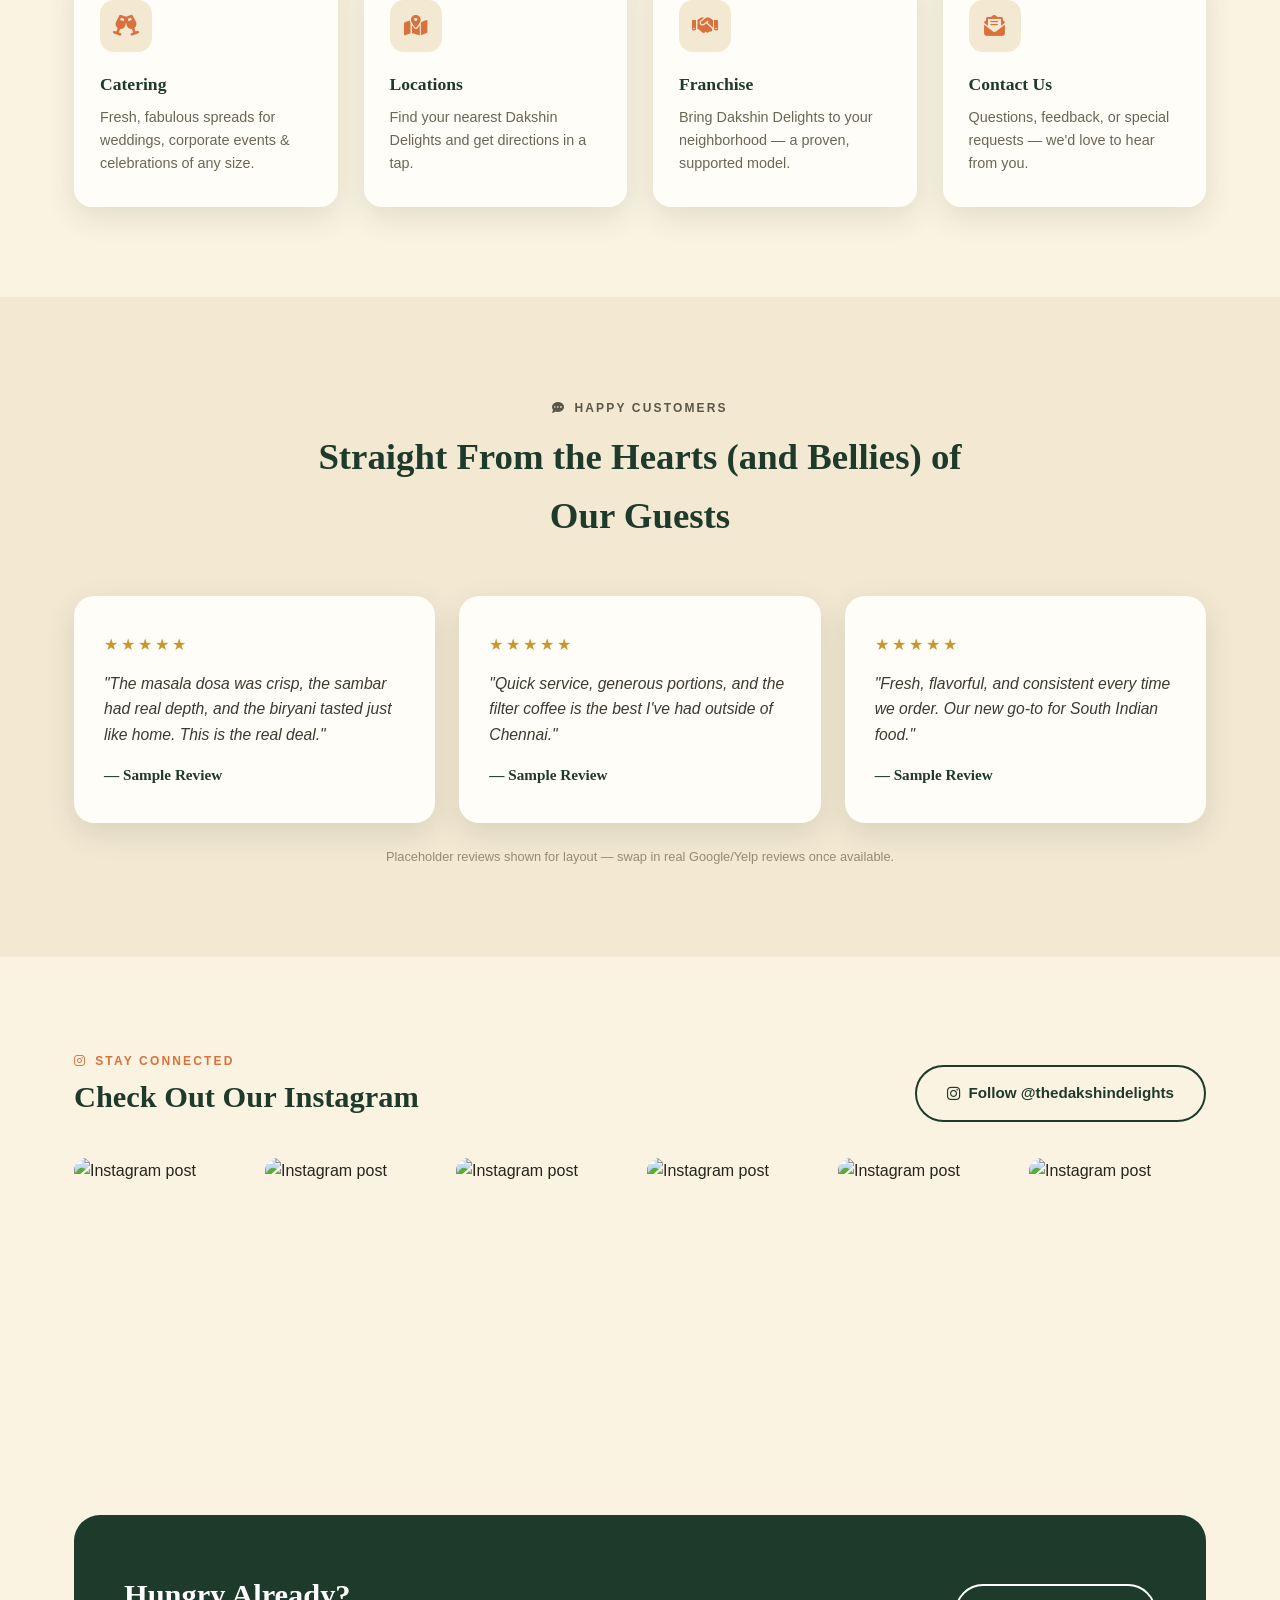
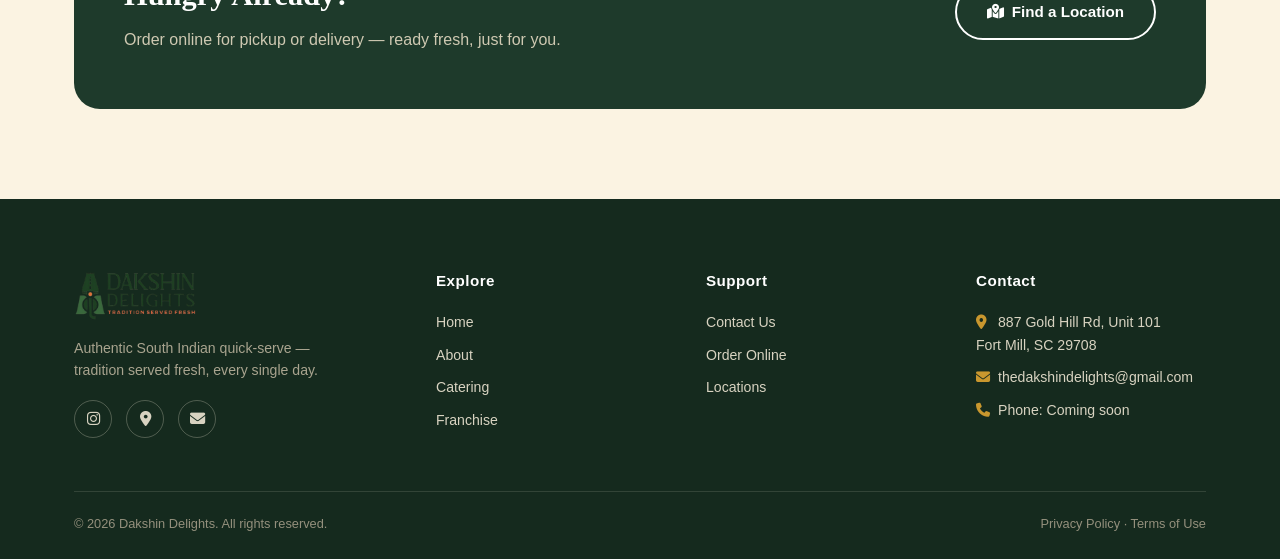
==== commit 2d2af21e: "Update index.html" ====
--- a/index.html
+++ b/index.html
@@ -28,11 +28,11 @@
       <span><i class="fa-solid fa-rocket"></i> We're Expanding — New Locations Opening Soon</span>
       <span><i class="fa-solid fa-location-dot"></i> 887 Gold Hill Rd, Fort Mill, SC</span>
       <span><i class="fa-brands fa-instagram"></i> Follow @thedakshindelights</span>
-      <span><i class="fa-solid fa-star"></i> Fresh Daily — Nothing Pre-Made</span>
+      <span><i class="fa-solid fa-star"></i> Fresh Daily</span>
       <span><i class="fa-solid fa-rocket"></i> We're Expanding — New Locations Opening Soon</span>
       <span><i class="fa-solid fa-location-dot"></i> 887 Gold Hill Rd, Fort Mill, SC</span>
       <span><i class="fa-brands fa-instagram"></i> Follow @thedakshindelights</span>
-      <span><i class="fa-solid fa-star"></i> Fresh Daily — Nothing Pre-Made</span>
+      <span><i class="fa-solid fa-star"></i> Fresh Daily</span>
     </div>
   </div>
   <div class="nav-inner">
@@ -65,7 +65,7 @@
   <div class="hero-content">
     <p class="eyebrow"><i class="fa-solid fa-om"></i> Tradition Served Fresh</p>
     <h1>From the Kitchens of South India, to Your Table</h1>
-    <p>Crisp dosas, slow-simmered curries, and biryanis made the way our grandmothers taught us — quick-serve, never rushed on flavor.</p>
+    <p>Soft idlies, crisp dosas, slow-simmered curries, and varieties of flavored rice made the way our grandmothers taught us — quick-serve, never rushed on flavor.</p>
     <div class="hero-actions">
       <!-- <a href="https://dakshindelights.hungerrush.com/" target="_blank" class="btn"><i class="fa-solid fa-bag-shopping"></i> Order Now</a> -->
       <a href="#menu" class="btn outline light"><i class="fa-solid fa-utensils"></i> View Menu</a>
@@ -77,7 +77,7 @@
 <section style="padding:34px 0;background:var(--forest-2);">
   <div class="wrap" style="display:flex;flex-wrap:wrap;gap:26px;justify-content:space-between;">
     <span style="color:var(--cream);font-size:.9rem;font-weight:600;display:flex;align-items:center;gap:10px;"><i class="fa-solid fa-star" style="color:var(--gold);"></i> Rated by Our Guests</span>
-    <span style="color:var(--cream);font-size:.9rem;font-weight:600;display:flex;align-items:center;gap:10px;"><i class="fa-solid fa-fire-burner" style="color:var(--gold);"></i> Fresh Daily — Nothing Pre-Made</span>
+    <span style="color:var(--cream);font-size:.9rem;font-weight:600;display:flex;align-items:center;gap:10px;"><i class="fa-solid fa-fire-burner" style="color:var(--gold);"></i> Fresh Daily</span>
     <span style="color:var(--cream);font-size:.9rem;font-weight:600;display:flex;align-items:center;gap:10px;"><i class="fa-solid fa-location-dot" style="color:var(--gold);"></i> Fort Mill, SC — 887 Gold Hill Rd</span>
     <span style="color:var(--cream);font-size:.9rem;font-weight:600;display:flex;align-items:center;gap:10px;"><i class="fa-solid fa-truck-fast" style="color:var(--gold);"></i> Pickup &amp; Delivery Online</span>
     <span style="color:var(--cream);font-size:.9rem;font-weight:600;display:flex;align-items:center;gap:10px;"><i class="fa-brands fa-instagram" style="color:var(--gold);"></i> @thedakshindelights</span>
@@ -93,7 +93,7 @@
     <div class="promo-text">
       <p class="eyebrow"><i class="fa-solid fa-leaf"></i> Our Promise</p>
       <h2>Taste and Consistency, Every Single Order</h2>
-      <p>Dakshin Delights is a quick-serve South Indian kitchen — no shortcuts, just food made fresh to order. Every dosa is poured to order, every curry simmered in small batches, so the plate you get today tastes like the one you'll get next time.</p>
+      <p>Dakshin Delights is a quick-serve South Indian kitchen — no shortcuts, just healthy food made fresh to order. Every dosa is poured to order, every curry simmered in small batches with wholesome ingredients, so the plate you get today tastes like the one you'll get next time.</p>
       <a href="about" class="btn gold"><i class="fa-solid fa-book-open"></i> Read Our Story</a>
     </div>
   </div>
@@ -108,14 +108,12 @@
       <p>From crackling dosas to comforting curries, every dish is rooted in South Indian tradition and made fresh in-house.</p>
     </div>
     <div class="cat-grid">
-      <div class="cat-card"><img src="https://foodish-api.com/images/dosa/dosa1.jpg" alt="Dosas"><span>Dosas &amp; Uttapam</span></div>
-      <div class="cat-card"><img src="https://images.pexels.com/photos/31199041/pexels-photo-31199041.jpeg?auto=compress&cs=tinysrgb&w=400&h=300&fit=crop" alt="Idli & Vada"><span>Idli &amp; Vada</span></div>
-      <div class="cat-card"><img src="https://foodish-api.com/images/biryani/biryani1.jpg" alt="Biryanis"><span>Biryanis &amp; Rice Combos</span></div>
-      <div class="cat-card"><img src="https://images.pexels.com/photos/12737917/pexels-photo-12737917.jpeg?auto=compress&cs=tinysrgb&w=400&h=300&fit=crop" alt="Curries"><span>Curries</span></div>
-      <div class="cat-card"><img src="https://foodish-api.com/images/samosa/samosa1.jpg" alt="Snacks"><span>Snacks</span></div>
-      <div class="cat-card"><img src="https://images.pexels.com/photos/14831540/pexels-photo-14831540.jpeg?auto=compress&cs=tinysrgb&w=400&h=300&fit=crop" alt="Tiffin Combos"><span>Tiffin Combos</span></div>
-      <div class="cat-card"><img src="https://foodish-api.com/images/dessert/dessert1.jpg" alt="Desserts"><span>Desserts</span></div>
-      <div class="cat-card"><img src="https://images.pexels.com/photos/69975/pexels-photo-69975.jpeg?auto=compress&cs=tinysrgb&w=400&h=300&fit=crop" alt="Beverages"><span>Filter Coffee &amp; Drinks</span></div>
+      <div class="cat-card"><img src="https://images.pexels.com/photos/31199041/pexels-photo-31199041.jpeg?auto=compress&cs=tinysrgb&w=400&h=300&fit=crop" alt="Dunked Delights"><span>Dunked Delights</span></div>
+      <div class="cat-card"><img src="https://foodish-api.com/images/dosa/dosa1.jpg" alt="House Favorites"><span>House Favorites</span></div>
+      <div class="cat-card"><img src="https://foodish-api.com/images/biryani/biryani1.jpg" alt="Combos"><span>Combos</span></div>
+      <div class="cat-card"><img src="https://images.pexels.com/photos/12737917/pexels-photo-12737917.jpeg?auto=compress&cs=tinysrgb&w=400&h=300&fit=crop" alt="Curry & Add-Ons"><span>Curry &amp; Add-Ons</span></div>
+      <div class="cat-card"><img src="https://images.pexels.com/photos/69975/pexels-photo-69975.jpeg?auto=compress&cs=tinysrgb&w=400&h=300&fit=crop" alt="Drinks"><span>Drinks</span></div>
+      <div class="cat-card"><img src="https://foodish-api.com/images/dessert/dessert1.jpg" alt="Chef's Selection"><span>Chef's Selection</span></div>
     </div>
   </div>
 </section>
